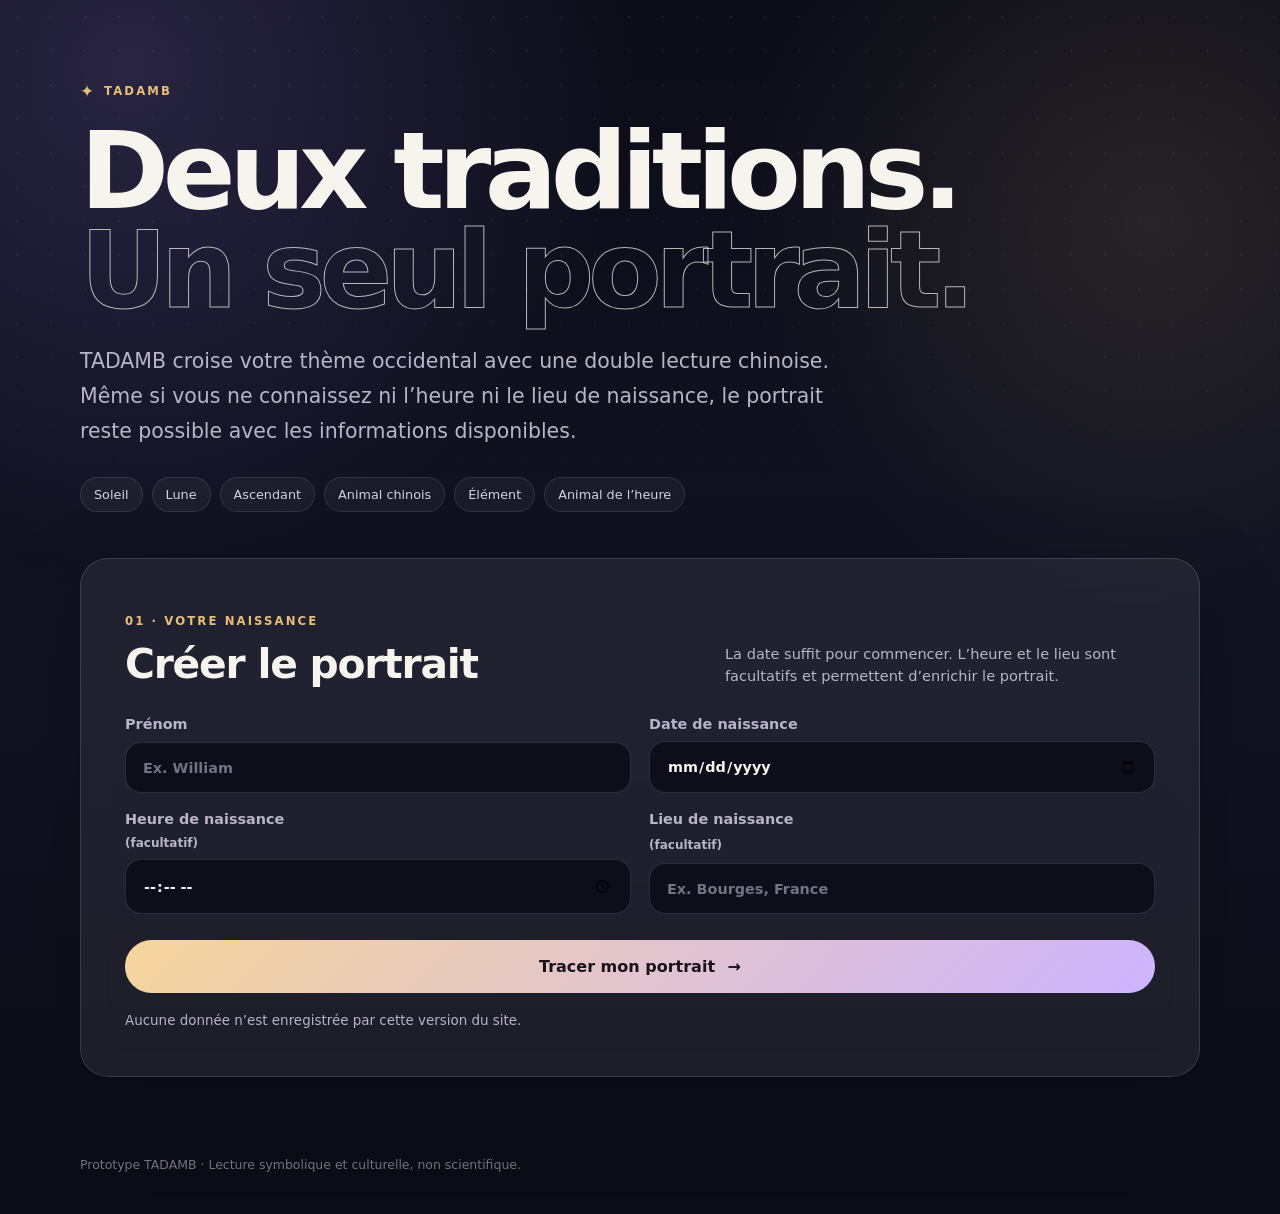
==== tadamb/index.html @ 96ea5f0b "Load detailed TADAMB report tabs" ====
<!doctype html>
<html lang="fr">
<head>
  <meta charset="utf-8" />
  <meta name="viewport" content="width=device-width,initial-scale=1" />
  <meta name="description" content="TADAMB — portrait astrologique occidental, chinois et croisé." />
  <title>TADAMB — Portrait astrologique croisé</title>
  <link rel="stylesheet" href="styles.css" />
</head>
<body>
  <main class="shell">
    <header class="hero">
      <div class="brandline"><span class="brandmark">✦</span><p class="eyebrow">TADAMB</p></div>
      <h1>Deux traditions.<br><span>Un seul portrait.</span></h1>
      <p class="lead">TADAMB croise votre thème occidental avec une double lecture chinoise. Même si vous ne connaissez ni l’heure ni le lieu de naissance, le portrait reste possible avec les informations disponibles.</p>
      <div class="chips" aria-label="Composants du portrait"><span>Soleil</span><span>Lune</span><span>Ascendant</span><span>Animal chinois</span><span>Élément</span><span>Animal de l’heure</span></div>
    </header>

    <section class="panel form-panel" aria-labelledby="birth-title">
      <div class="section-head"><div><p class="step">01 · Votre naissance</p><h2 id="birth-title">Créer le portrait</h2></div><p class="section-copy">La date suffit pour commencer. L’heure et le lieu sont facultatifs et permettent d’enrichir le portrait.</p></div>
      <form id="birth-form" class="birth-form">
        <label>Prénom<input id="firstName" name="firstName" type="text" placeholder="Ex. William" autocomplete="given-name" /></label>
        <label>Date de naissance<input id="birthDate" name="birthDate" type="date" required /></label>
        <label>Heure de naissance <small>(facultatif)</small><input id="birthTime" name="birthTime" type="time" /></label>
        <label>Lieu de naissance <small>(facultatif)</small><input id="birthPlace" name="birthPlace" type="text" placeholder="Ex. Bourges, France" /></label>
        <button id="submitButton" type="submit">Tracer mon portrait <span>→</span></button>
      </form>
      <p id="status" class="status" aria-live="polite">Aucune donnée n’est enregistrée par cette version du site.</p>
    </section>

    <section id="results" class="results hidden" aria-live="polite">
      <article class="location-card"><div><span>Niveau de précision</span><strong id="profileLevel">—</strong></div><small id="resolvedMeta">—</small></article>

      <article class="panel result-card occidental"><div class="section-head compact"><div><p class="step">02 · Occident</p><h2>Le portrait occidental</h2></div><span class="symbol">☉ ☽ ↑</span></div><div class="result-grid"><div><span>Soleil · identité</span><strong id="sunSign">—</strong></div><div><span>Lune · monde intérieur</span><strong id="moonSign">—</strong></div><div><span>Ascendant · présence</span><strong id="risingSign">—</strong></div></div><p id="westernText" class="portrait-text"></p></article>

      <article class="panel result-card chinese">
        <div class="section-head compact"><div><p class="step">03 · Chine</p><h2>La lecture chinoise</h2></div><span class="symbol">陰陽</span></div>
        <div class="result-grid"><div><span>Animal de l’année</span><strong id="yearAnimal">—</strong></div><div><span>Élément & polarité</span><strong id="yearElement">—</strong></div><div><span>Animal de l’heure</span><strong id="hourAnimal">—</strong></div></div>
        <p id="chineseText" class="portrait-text"></p>
        <div class="life-grid chinese-detail-grid">
          <article class="life-card"><span>Tempérament chinois</span><p id="chineseTemperament"></p></article>
          <article class="life-card"><span>Forces</span><p id="chineseStrengths"></p></article>
          <article class="life-card"><span>Défis</span><p id="chineseChallenges"></p></article>
          <article class="life-card"><span>Amour & relations</span><p id="chineseLove"></p></article>
          <article class="life-card"><span>Travail & projets</span><p id="chineseWork"></p></article>
          <article class="life-card"><span>Influence de l’élément</span><p id="chineseElementText"></p></article>
        </div>
      </article>

      <article class="panel result-card fusion"><div class="section-head compact"><div><p class="step">04 · Signature TADAMB</p><h2>Le portrait croisé</h2></div><span class="symbol">✦</span></div><p class="fusion-intro">TADAMB utilise uniquement les couches calculables avec les informations fournies.</p><p id="fusionText" class="portrait-text large"></p></article>

      <section class="panel life-panel" aria-labelledby="life-title"><div class="section-head compact"><div><p class="step">05 · Domaines de vie</p><h2 id="life-title">Comment ce profil peut s’exprimer</h2></div><span class="symbol">◎</span></div><p class="section-copy life-copy">Ces lectures décrivent des tendances symboliques, pas des prédictions. Elles s’adaptent au niveau de précision disponible.</p><div class="life-grid"><article class="life-card"><span>Travail</span><p id="lifeWork"></p></article><article class="life-card"><span>Amour</span><p id="lifeLove"></p></article><article class="life-card"><span>Amitiés</span><p id="lifeFriends"></p></article><article class="life-card"><span>Communication</span><p id="lifeCommunication"></p></article><article class="life-card"><span>Argent & sécurité</span><p id="lifeMoney"></p></article><article class="life-card"><span>Créativité & projets</span><p id="lifeCreativity"></p></article><article class="life-card"><span>Famille & attachement</span><p id="lifeFamily"></p></article><article class="life-card"><span>Changement & décisions</span><p id="lifeChange"></p></article><article class="life-card"><span>Points de vigilance</span><p id="lifeWatch"></p></article></div></section>

      <section class="panel keys-panel" aria-labelledby="keys-title"><div class="section-head compact"><div><p class="step">06 · Clés personnelles</p><h2 id="keys-title">Ce qui vous porte et vous fragilise</h2></div><span class="symbol">◇</span></div><p class="section-copy life-copy">Une lecture plus synthétique de vos ressources, besoins et dynamiques relationnelles.</p><div class="keys-grid"><article class="key-card"><span>Forces</span><p id="keyStrengths"></p></article><article class="key-card"><span>Fragilités</span><p id="keyFragilities"></p></article><article class="key-card"><span>Besoins profonds</span><p id="keyNeeds"></p></article><article class="key-card"><span>Ce qui vous motive</span><p id="keyMotivations"></p></article><article class="key-card"><span>Ce qui vous épuise</span><p id="keyDrains"></p></article><article class="key-card"><span>Compatibilités relationnelles</span><p id="keyCompatibility"></p></article></div></section>

      <section class="panel manual-panel" aria-labelledby="manual-title"><div class="section-head compact"><div><p class="step">07 · Votre mode d’emploi</p><h2 id="manual-title">Comment fonctionner avec vous</h2></div><span class="symbol">↗</span></div><div class="manual-grid"><article><span>Pour vous approcher</span><p id="manualApproach"></p></article><article><span>Pour vous convaincre</span><p id="manualConvince"></p></article><article><span>En cas de conflit</span><p id="manualConflict"></p></article><article><span>Quand ça va mal</span><p id="manualSupport"></p></article><article><span>Ce qui vous fait décrocher</span><p id="manualDisconnect"></p></article></div></section>

      <section class="panel compatibility-panel" aria-labelledby="compat-title"><div class="section-head compact"><div><p class="step">08 · Compatibilité des signes</p><h2 id="compat-title">Avec quels signes le courant passe le plus facilement ?</h2></div><span class="symbol">∞</span></div><p class="section-copy life-copy">Lecture basée sur le signe solaire. La compatibilité réelle dépend aussi de la Lune, de l’Ascendant, du vécu et des valeurs.</p><div class="compat-grid"><article class="compat-card strong"><span>Affinités naturelles</span><p id="compatStrong"></p></article><article class="compat-card complementary"><span>Complémentarités</span><p id="compatComplementary"></p></article><article class="compat-card demanding"><span>Relations plus exigeantes</span><p id="compatDemanding"></p></article></div></section>

      <aside class="precision"><strong>Ce que nous pouvons calculer</strong><p id="precisionWarning"></p></aside>
    </section>
  </main>
  <footer>Prototype TADAMB · Lecture symbolique et culturelle, non scientifique.</footer>
  <script type="module" src="app.js"></script>
  <script src="extras.js" defer></script>
  <script src="chinese-fix.js" defer></script>
  <script src="report.js" defer></script>
</body>
</html>
---- tadamb/styles.css ----
:root {
  --bg: #0c0d18;
  --panel: rgba(255,255,255,.065);
  --panel-strong: rgba(255,255,255,.09);
  --panel-border: rgba(255,255,255,.13);
  --text: #f7f3ed;
  --muted: #b9b4c8;
  --accent: #e7be78;
  --accent-2: #a78bfa;
  --success: #92d7b3;
  --danger: #ff9d9d;
  --radius: 28px;
}
* { box-sizing: border-box; }
html { scroll-behavior: smooth; }
body {
  margin: 0;
  min-height: 100vh;
  color: var(--text);
  background:
    radial-gradient(circle at 10% 5%, rgba(167,139,250,.18), transparent 31%),
    radial-gradient(circle at 90% 18%, rgba(231,190,120,.12), transparent 27%),
    linear-gradient(180deg, #0c0d18 0%, #111323 56%, #0b0c15 100%);
  font-family: Inter, ui-sans-serif, system-ui, -apple-system, BlinkMacSystemFont, "Segoe UI", sans-serif;
}
body::before {
  content: "";
  position: fixed;
  inset: 0;
  pointer-events: none;
  opacity: .22;
  background-image: radial-gradient(circle, rgba(255,255,255,.65) .65px, transparent .75px);
  background-size: 34px 34px;
  mask-image: linear-gradient(to bottom, black, transparent 72%);
}
.shell { width: min(1120px, calc(100% - 32px)); margin: 0 auto; padding: 72px 0 80px; position: relative; }
.hero { max-width: 900px; margin-bottom: 46px; }
.brandline { display: flex; align-items: center; gap: 10px; }
.brandmark { color: var(--accent); font-size: 1.05rem; }
.eyebrow, .step { text-transform: uppercase; letter-spacing: .18em; font-size: .73rem; color: var(--accent); font-weight: 850; }
h1 { font-size: clamp(3.1rem, 8.4vw, 7rem); line-height: .92; letter-spacing: -.06em; margin: 13px 0 24px; }
h1 span { color: transparent; -webkit-text-stroke: 1px rgba(247,243,237,.73); }
h2 { font-size: clamp(1.7rem, 4vw, 2.55rem); margin: 6px 0 0; letter-spacing: -.03em; }
.lead { color: var(--muted); font-size: clamp(1.05rem, 2vw, 1.28rem); line-height: 1.7; max-width: 760px; }
.chips { display: flex; flex-wrap: wrap; gap: 9px; margin-top: 28px; }
.chips span { border: 1px solid rgba(255,255,255,.1); background: rgba(255,255,255,.045); border-radius: 999px; padding: 9px 13px; color: #d6d1df; font-size: .8rem; }
.panel { border: 1px solid var(--panel-border); background: var(--panel); backdrop-filter: blur(18px); border-radius: var(--radius); padding: clamp(24px, 5vw, 44px); box-shadow: 0 28px 90px rgba(0,0,0,.24); }
.section-head { display: flex; justify-content: space-between; gap: 28px; align-items: flex-end; margin-bottom: 28px; }
.section-head.compact { align-items: flex-start; }
.section-copy { max-width: 430px; color: var(--muted); line-height: 1.55; margin: 0; font-size: .91rem; }
.symbol { color: rgba(231,190,120,.75); font-family: Georgia, serif; font-size: 1.5rem; letter-spacing: .08em; }
.birth-form { display: grid; grid-template-columns: repeat(2, minmax(0,1fr)); gap: 18px; }
label { display: grid; gap: 9px; color: var(--muted); font-size: .9rem; font-weight: 680; }
input { width: 100%; border: 1px solid rgba(255,255,255,.13); background: rgba(5,7,17,.65); color: var(--text); padding: 16px 17px; border-radius: 16px; font: inherit; outline: none; }
input::placeholder { color: #757185; }
input:focus { border-color: var(--accent-2); box-shadow: 0 0 0 4px rgba(167,139,250,.13); }
button { grid-column: 1 / -1; border: 0; border-radius: 999px; padding: 17px 23px; font: inherit; font-weight: 850; cursor: pointer; color: #17121c; background: linear-gradient(135deg, #f6d59b, #cdb4ff); margin-top: 8px; transition: transform .18s ease, opacity .18s ease; }
button span { margin-left: 7px; }
button:hover:not(:disabled) { transform: translateY(-2px); }
button:disabled { opacity: .55; cursor: wait; }
.status { color: var(--muted); font-size: .84rem; line-height: 1.55; margin: 18px 0 0; }
.status[data-state="success"] { color: var(--success); }
.status[data-state="error"] { color: var(--danger); }
.results { display: grid; gap: 24px; margin-top: 24px; }
.hidden { display: none; }
.location-card { display: flex; justify-content: space-between; gap: 18px; align-items: center; padding: 16px 20px; border: 1px solid rgba(255,255,255,.09); border-radius: 18px; background: rgba(255,255,255,.035); }
.location-card span { display: block; color: var(--muted); font-size: .74rem; margin-bottom: 4px; }
.location-card strong { font-size: .96rem; }
.location-card small { color: #8f8b9c; }
.result-grid { display: grid; grid-template-columns: repeat(3, minmax(0,1fr)); gap: 14px; }
.result-grid > div { padding: 19px; background: rgba(5,7,16,.47); border: 1px solid rgba(255,255,255,.09); border-radius: 18px; min-height: 98px; }
.result-grid span { display: block; color: var(--muted); font-size: .75rem; margin-bottom: 9px; }
.result-grid strong { font-size: 1.08rem; line-height: 1.35; }
.portrait-text { color: #dfdae9; font-size: 1.01rem; line-height: 1.8; margin: 26px 0 0; }
.portrait-text.large { font-size: clamp(1.08rem, 2vw, 1.22rem); }
.fusion { border-color: rgba(231,190,120,.3); background: linear-gradient(135deg, rgba(231,190,120,.075), rgba(167,139,250,.055)); }
.fusion-intro { color: var(--accent); max-width: 760px; line-height: 1.55; font-size: .95rem; }
.life-panel, .keys-panel, .manual-panel, .compatibility-panel { border-color: rgba(167,139,250,.2); }
.life-copy { max-width: 760px; margin: -10px 0 28px; }
.life-grid, .keys-grid { display: grid; grid-template-columns: repeat(3,minmax(0,1fr)); gap: 14px; }
.life-card, .key-card, .manual-grid article, .compat-card { background: rgba(5,7,16,.44); border: 1px solid rgba(255,255,255,.085); border-radius: 18px; padding: 20px; min-height: 180px; }
.life-card span, .key-card span, .manual-grid span, .compat-card span { color: var(--accent); display: block; font-size: .78rem; text-transform: uppercase; letter-spacing: .12em; font-weight: 800; margin-bottom: 12px; }
.life-card p, .key-card p, .manual-grid p, .compat-card p { margin: 0; color: #dcd7e5; line-height: 1.65; font-size: .94rem; }
.manual-grid { display: grid; grid-template-columns: repeat(5,minmax(0,1fr)); gap: 12px; }
.manual-grid article { min-height: 205px; }
.compat-grid { display: grid; grid-template-columns: repeat(3,minmax(0,1fr)); gap: 14px; }
.compat-card.strong { border-color: rgba(146,215,179,.28); }
.compat-card.complementary { border-color: rgba(231,190,120,.26); }
.compat-card.demanding { border-color: rgba(255,157,157,.2); }
.precision { border-left: 2px solid rgba(255,255,255,.13); padding: 5px 0 5px 18px; color: var(--muted); font-size: .83rem; line-height: 1.55; }
.precision strong { color: #d8d3df; }
.precision p { margin: 6px 0 0; }
footer { width: min(1120px, calc(100% - 32px)); margin: 0 auto; padding: 0 0 42px; color: #777385; font-size: .78rem; }
@media (max-width: 1050px) { .manual-grid { grid-template-columns: repeat(3,minmax(0,1fr)); } }
@media (max-width: 900px) { .life-grid, .keys-grid, .compat-grid { grid-template-columns: repeat(2,minmax(0,1fr)); } }
@media (max-width: 760px) {
  .shell { padding-top: 42px; }
  .birth-form, .result-grid, .life-grid, .keys-grid, .manual-grid, .compat-grid { grid-template-columns: 1fr; }
  button { grid-column: auto; }
  .panel { border-radius: 22px; }
  .section-head { display: grid; gap: 12px; align-items: start; }
  .section-copy { max-width: none; }
  .location-card { display: grid; }
  .life-card, .key-card, .manual-grid article, .compat-card { min-height: 0; }
  h1 span { -webkit-text-stroke-width: .8px; }
}
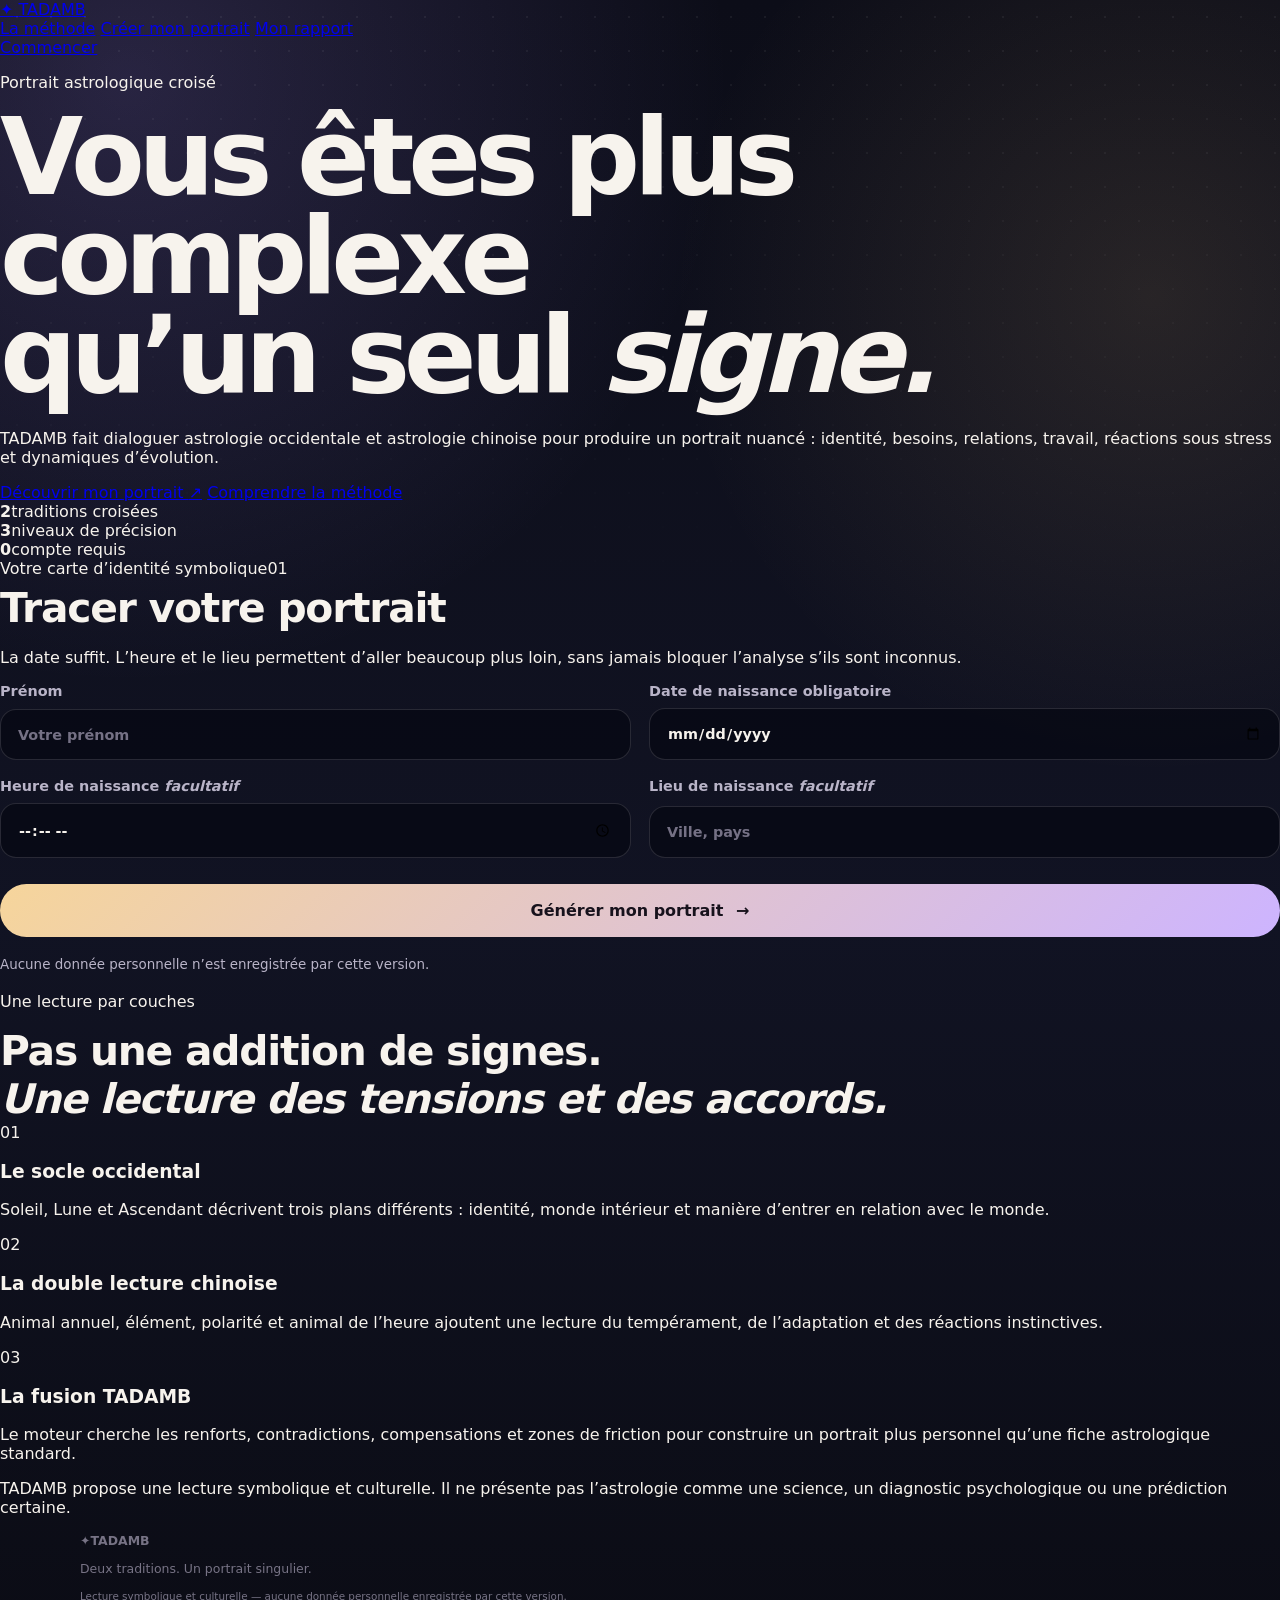
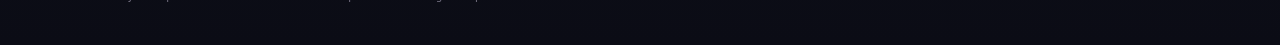
==== commit 5c955bc7: "Redesign TADAMB V3 experience and information architecture" ====
--- a/tadamb/index.html
+++ b/tadamb/index.html
@@ -3,67 +3,217 @@
 <head>
   <meta charset="utf-8" />
   <meta name="viewport" content="width=device-width,initial-scale=1" />
-  <meta name="description" content="TADAMB — portrait astrologique occidental, chinois et croisé." />
-  <title>TADAMB — Portrait astrologique croisé</title>
+  <meta name="description" content="TADAMB — un portrait astrologique croisé, occidental et chinois, conçu comme un rapport personnel premium." />
+  <meta name="theme-color" content="#0b0d16" />
+  <title>TADAMB — Deux traditions. Un portrait singulier.</title>
   <link rel="stylesheet" href="styles.css" />
 </head>
 <body>
-  <main class="shell">
-    <header class="hero">
-      <div class="brandline"><span class="brandmark">✦</span><p class="eyebrow">TADAMB</p></div>
-      <h1>Deux traditions.<br><span>Un seul portrait.</span></h1>
-      <p class="lead">TADAMB croise votre thème occidental avec une double lecture chinoise. Même si vous ne connaissez ni l’heure ni le lieu de naissance, le portrait reste possible avec les informations disponibles.</p>
-      <div class="chips" aria-label="Composants du portrait"><span>Soleil</span><span>Lune</span><span>Ascendant</span><span>Animal chinois</span><span>Élément</span><span>Animal de l’heure</span></div>
-    </header>
-
-    <section class="panel form-panel" aria-labelledby="birth-title">
-      <div class="section-head"><div><p class="step">01 · Votre naissance</p><h2 id="birth-title">Créer le portrait</h2></div><p class="section-copy">La date suffit pour commencer. L’heure et le lieu sont facultatifs et permettent d’enrichir le portrait.</p></div>
-      <form id="birth-form" class="birth-form">
-        <label>Prénom<input id="firstName" name="firstName" type="text" placeholder="Ex. William" autocomplete="given-name" /></label>
-        <label>Date de naissance<input id="birthDate" name="birthDate" type="date" required /></label>
-        <label>Heure de naissance <small>(facultatif)</small><input id="birthTime" name="birthTime" type="time" /></label>
-        <label>Lieu de naissance <small>(facultatif)</small><input id="birthPlace" name="birthPlace" type="text" placeholder="Ex. Bourges, France" /></label>
-        <button id="submitButton" type="submit">Tracer mon portrait <span>→</span></button>
-      </form>
-      <p id="status" class="status" aria-live="polite">Aucune donnée n’est enregistrée par cette version du site.</p>
+  <div class="ambient ambient-a"></div>
+  <div class="ambient ambient-b"></div>
+
+  <header class="site-header">
+    <a class="brand" href="#top" aria-label="TADAMB — accueil">
+      <span class="brand-orbit" aria-hidden="true">✦</span>
+      <span>TADAMB</span>
+    </a>
+    <nav class="site-nav" aria-label="Navigation principale">
+      <a href="#method">La méthode</a>
+      <a href="#birth-studio">Créer mon portrait</a>
+      <a href="#results" class="nav-result">Mon rapport</a>
+    </nav>
+    <a class="header-cta" href="#birth-studio">Commencer</a>
+  </header>
+
+  <main id="top">
+    <section class="hero-v3">
+      <div class="hero-copy">
+        <p class="kicker"><span></span> Portrait astrologique croisé</p>
+        <h1>Vous êtes plus complexe<br>qu’un seul <em>signe.</em></h1>
+        <p class="hero-lead">TADAMB fait dialoguer astrologie occidentale et astrologie chinoise pour produire un portrait nuancé : identité, besoins, relations, travail, réactions sous stress et dynamiques d’évolution.</p>
+        <div class="hero-actions">
+          <a href="#birth-studio" class="primary-link">Découvrir mon portrait <span>↗</span></a>
+          <a href="#method" class="text-link">Comprendre la méthode</a>
+        </div>
+        <div class="trust-row">
+          <div><strong>2</strong><span>traditions croisées</span></div>
+          <div><strong>3</strong><span>niveaux de précision</span></div>
+          <div><strong>0</strong><span>compte requis</span></div>
+        </div>
+      </div>
+
+      <aside id="birth-studio" class="birth-studio" aria-labelledby="birth-title">
+        <div class="studio-topline"><span>Votre carte d’identité symbolique</span><span class="studio-index">01</span></div>
+        <h2 id="birth-title">Tracer votre portrait</h2>
+        <p>La date suffit. L’heure et le lieu permettent d’aller beaucoup plus loin, sans jamais bloquer l’analyse s’ils sont inconnus.</p>
+        <form id="birth-form" class="birth-form">
+          <label class="field field-name"><span>Prénom</span><input id="firstName" name="firstName" type="text" placeholder="Votre prénom" autocomplete="given-name" /></label>
+          <label class="field"><span>Date de naissance <b>obligatoire</b></span><input id="birthDate" name="birthDate" type="date" required /></label>
+          <label class="field"><span>Heure de naissance <i>facultatif</i></span><input id="birthTime" name="birthTime" type="time" /></label>
+          <label class="field"><span>Lieu de naissance <i>facultatif</i></span><input id="birthPlace" name="birthPlace" type="text" placeholder="Ville, pays" /></label>
+          <button id="submitButton" type="submit">Générer mon portrait <span>→</span></button>
+        </form>
+        <div class="privacy-line"><span class="privacy-dot"></span><p id="status" class="status" aria-live="polite">Aucune donnée personnelle n’est enregistrée par cette version.</p></div>
+      </aside>
     </section>
 
+    <section id="method" class="method-section">
+      <div class="method-intro">
+        <p class="kicker"><span></span> Une lecture par couches</p>
+        <h2>Pas une addition de signes.<br><em>Une lecture des tensions et des accords.</em></h2>
+      </div>
+      <div class="method-grid">
+        <article><span class="method-no">01</span><h3>Le socle occidental</h3><p>Soleil, Lune et Ascendant décrivent trois plans différents : identité, monde intérieur et manière d’entrer en relation avec le monde.</p></article>
+        <article><span class="method-no">02</span><h3>La double lecture chinoise</h3><p>Animal annuel, élément, polarité et animal de l’heure ajoutent une lecture du tempérament, de l’adaptation et des réactions instinctives.</p></article>
+        <article><span class="method-no">03</span><h3>La fusion TADAMB</h3><p>Le moteur cherche les renforts, contradictions, compensations et zones de friction pour construire un portrait plus personnel qu’une fiche astrologique standard.</p></article>
+      </div>
+      <p class="method-note">TADAMB propose une lecture symbolique et culturelle. Il ne présente pas l’astrologie comme une science, un diagnostic psychologique ou une prédiction certaine.</p>
+    </section>
+
     <section id="results" class="results hidden" aria-live="polite">
-      <article class="location-card"><div><span>Niveau de précision</span><strong id="profileLevel">—</strong></div><small id="resolvedMeta">—</small></article>
-
-      <article class="panel result-card occidental"><div class="section-head compact"><div><p class="step">02 · Occident</p><h2>Le portrait occidental</h2></div><span class="symbol">☉ ☽ ↑</span></div><div class="result-grid"><div><span>Soleil · identité</span><strong id="sunSign">—</strong></div><div><span>Lune · monde intérieur</span><strong id="moonSign">—</strong></div><div><span>Ascendant · présence</span><strong id="risingSign">—</strong></div></div><p id="westernText" class="portrait-text"></p></article>
-
-      <article class="panel result-card chinese">
-        <div class="section-head compact"><div><p class="step">03 · Chine</p><h2>La lecture chinoise</h2></div><span class="symbol">陰陽</span></div>
-        <div class="result-grid"><div><span>Animal de l’année</span><strong id="yearAnimal">—</strong></div><div><span>Élément & polarité</span><strong id="yearElement">—</strong></div><div><span>Animal de l’heure</span><strong id="hourAnimal">—</strong></div></div>
-        <p id="chineseText" class="portrait-text"></p>
-        <div class="life-grid chinese-detail-grid">
-          <article class="life-card"><span>Tempérament chinois</span><p id="chineseTemperament"></p></article>
-          <article class="life-card"><span>Forces</span><p id="chineseStrengths"></p></article>
-          <article class="life-card"><span>Défis</span><p id="chineseChallenges"></p></article>
-          <article class="life-card"><span>Amour & relations</span><p id="chineseLove"></p></article>
-          <article class="life-card"><span>Travail & projets</span><p id="chineseWork"></p></article>
-          <article class="life-card"><span>Influence de l’élément</span><p id="chineseElementText"></p></article>
+      <div class="results-hero">
+        <div class="result-title-wrap">
+          <p class="kicker"><span></span> Votre portrait TADAMB</p>
+          <h2><span id="profileDisplayName">Votre</span> signature personnelle</h2>
+          <p id="resultIntro">Un portrait construit à partir des informations réellement disponibles.</p>
+        </div>
+        <div class="precision-card location-card">
+          <span>Niveau de précision</span>
+          <strong id="profileLevel">—</strong>
+          <small id="resolvedMeta">—</small>
+        </div>
+      </div>
+
+      <nav class="result-nav" aria-label="Navigation du portrait">
+        <a href="#overview">Vue d’ensemble</a>
+        <a href="#western">Occident</a>
+        <a href="#china">Chine</a>
+        <a href="#fusion">Fusion</a>
+        <a href="#deep-dive">Rapport détaillé</a>
+      </nav>
+
+      <section id="overview" class="overview-stage">
+        <div class="overview-copy">
+          <p class="section-label">Votre architecture</p>
+          <h3>Six repères.<br><em>Une seule lecture.</em></h3>
+          <p>Les cartes ci-contre ne sont pas six étiquettes. Elles sont les couches utilisées par TADAMB pour construire la synthèse qui suit.</p>
+        </div>
+        <div class="signature-grid result-grid">
+          <div class="signature-card"><span>Soleil</span><strong id="sunSign">—</strong><small>Identité, volonté, direction</small></div>
+          <div class="signature-card"><span>Lune</span><strong id="moonSign">—</strong><small>Besoin émotionnel, intimité</small></div>
+          <div class="signature-card"><span>Ascendant</span><strong id="risingSign">—</strong><small>Présence, première impression</small></div>
+          <div class="signature-card chinese-signature"><span>Animal annuel</span><strong id="yearAnimal">—</strong><small>Tempérament chinois</small></div>
+          <div class="signature-card chinese-signature"><span>Élément & polarité</span><strong id="yearElement">—</strong><small>Coloration du cycle</small></div>
+          <div class="signature-card chinese-signature"><span>Animal de l’heure</span><strong id="hourAnimal">—</strong><small>Réaction instinctive</small></div>
+        </div>
+      </section>
+
+      <div class="dual-reading">
+        <article id="western" class="reading-panel occidental">
+          <div class="reading-heading"><div><span class="section-label">Lecture occidentale</span><h3>Ce que vous montrez.<br>Ce que vous ressentez.</h3></div><span class="reading-glyph">☉ ☽ ↑</span></div>
+          <p id="westernText" class="portrait-text"></p>
+          <div class="reading-foot"><span>Soleil</span><span>Lune</span><span>Ascendant</span></div>
+        </article>
+
+        <article id="china" class="reading-panel chinese">
+          <div class="reading-heading"><div><span class="section-label">Lecture chinoise</span><h3>Votre manière d’agir,<br>de vous adapter, de réagir.</h3></div><span class="reading-glyph">陰陽</span></div>
+          <p id="chineseText" class="portrait-text"></p>
+          <div class="chinese-detail-grid">
+            <article class="micro-card"><span>Tempérament</span><p id="chineseTemperament"></p></article>
+            <article class="micro-card"><span>Forces</span><p id="chineseStrengths"></p></article>
+            <article class="micro-card"><span>Défis</span><p id="chineseChallenges"></p></article>
+            <article class="micro-card"><span>Amour & relations</span><p id="chineseLove"></p></article>
+            <article class="micro-card"><span>Travail & projets</span><p id="chineseWork"></p></article>
+            <article class="micro-card"><span>Influence de l’élément</span><p id="chineseElementText"></p></article>
+          </div>
+        </article>
+      </div>
+
+      <article id="fusion" class="fusion result-card">
+        <div class="fusion-mark">✦</div>
+        <div class="fusion-body">
+          <span class="section-label">La signature TADAMB</span>
+          <h3>Quand vos deux astrologies<br><em>se répondent.</em></h3>
+          <p class="fusion-intro">Ici, TADAMB cesse d’additionner des traits et cherche ce qui se renforce, se compense ou se contredit.</p>
+          <p id="fusionText" class="portrait-text large"></p>
         </div>
       </article>
 
-      <article class="panel result-card fusion"><div class="section-head compact"><div><p class="step">04 · Signature TADAMB</p><h2>Le portrait croisé</h2></div><span class="symbol">✦</span></div><p class="fusion-intro">TADAMB utilise uniquement les couches calculables avec les informations fournies.</p><p id="fusionText" class="portrait-text large"></p></article>
-
-      <section class="panel life-panel" aria-labelledby="life-title"><div class="section-head compact"><div><p class="step">05 · Domaines de vie</p><h2 id="life-title">Comment ce profil peut s’exprimer</h2></div><span class="symbol">◎</span></div><p class="section-copy life-copy">Ces lectures décrivent des tendances symboliques, pas des prédictions. Elles s’adaptent au niveau de précision disponible.</p><div class="life-grid"><article class="life-card"><span>Travail</span><p id="lifeWork"></p></article><article class="life-card"><span>Amour</span><p id="lifeLove"></p></article><article class="life-card"><span>Amitiés</span><p id="lifeFriends"></p></article><article class="life-card"><span>Communication</span><p id="lifeCommunication"></p></article><article class="life-card"><span>Argent & sécurité</span><p id="lifeMoney"></p></article><article class="life-card"><span>Créativité & projets</span><p id="lifeCreativity"></p></article><article class="life-card"><span>Famille & attachement</span><p id="lifeFamily"></p></article><article class="life-card"><span>Changement & décisions</span><p id="lifeChange"></p></article><article class="life-card"><span>Points de vigilance</span><p id="lifeWatch"></p></article></div></section>
-
-      <section class="panel keys-panel" aria-labelledby="keys-title"><div class="section-head compact"><div><p class="step">06 · Clés personnelles</p><h2 id="keys-title">Ce qui vous porte et vous fragilise</h2></div><span class="symbol">◇</span></div><p class="section-copy life-copy">Une lecture plus synthétique de vos ressources, besoins et dynamiques relationnelles.</p><div class="keys-grid"><article class="key-card"><span>Forces</span><p id="keyStrengths"></p></article><article class="key-card"><span>Fragilités</span><p id="keyFragilities"></p></article><article class="key-card"><span>Besoins profonds</span><p id="keyNeeds"></p></article><article class="key-card"><span>Ce qui vous motive</span><p id="keyMotivations"></p></article><article class="key-card"><span>Ce qui vous épuise</span><p id="keyDrains"></p></article><article class="key-card"><span>Compatibilités relationnelles</span><p id="keyCompatibility"></p></article></div></section>
-
-      <section class="panel manual-panel" aria-labelledby="manual-title"><div class="section-head compact"><div><p class="step">07 · Votre mode d’emploi</p><h2 id="manual-title">Comment fonctionner avec vous</h2></div><span class="symbol">↗</span></div><div class="manual-grid"><article><span>Pour vous approcher</span><p id="manualApproach"></p></article><article><span>Pour vous convaincre</span><p id="manualConvince"></p></article><article><span>En cas de conflit</span><p id="manualConflict"></p></article><article><span>Quand ça va mal</span><p id="manualSupport"></p></article><article><span>Ce qui vous fait décrocher</span><p id="manualDisconnect"></p></article></div></section>
-
-      <section class="panel compatibility-panel" aria-labelledby="compat-title"><div class="section-head compact"><div><p class="step">08 · Compatibilité des signes</p><h2 id="compat-title">Avec quels signes le courant passe le plus facilement ?</h2></div><span class="symbol">∞</span></div><p class="section-copy life-copy">Lecture basée sur le signe solaire. La compatibilité réelle dépend aussi de la Lune, de l’Ascendant, du vécu et des valeurs.</p><div class="compat-grid"><article class="compat-card strong"><span>Affinités naturelles</span><p id="compatStrong"></p></article><article class="compat-card complementary"><span>Complémentarités</span><p id="compatComplementary"></p></article><article class="compat-card demanding"><span>Relations plus exigeantes</span><p id="compatDemanding"></p></article></div></section>
-
-      <aside class="precision"><strong>Ce que nous pouvons calculer</strong><p id="precisionWarning"></p></aside>
+      <div id="deep-dive" class="deep-dive-marker">
+        <div><span class="section-label">Approfondir</span><h3>Votre rapport complet</h3></div>
+        <p>Les sections suivantes développent votre profil dans la vie réelle. Le rapport éditorial détaillé apparaît en premier, puis les grilles pratiques.</p>
+      </div>
+
+      <details class="deep-section life-panel" open>
+        <summary><div><span class="section-label">Domaines de vie</span><h3 id="life-title">Comment ce profil peut s’exprimer</h3></div><span class="summary-plus">+</span></summary>
+        <div class="deep-inner">
+          <p class="section-copy life-copy">Travail, relations, créativité et sécurité : des tendances symboliques traduites en situations concrètes.</p>
+          <div class="life-grid">
+            <article class="life-card"><span>Travail</span><p id="lifeWork"></p></article>
+            <article class="life-card"><span>Amour</span><p id="lifeLove"></p></article>
+            <article class="life-card"><span>Amitiés</span><p id="lifeFriends"></p></article>
+            <article class="life-card"><span>Communication</span><p id="lifeCommunication"></p></article>
+            <article class="life-card"><span>Argent & sécurité</span><p id="lifeMoney"></p></article>
+            <article class="life-card"><span>Créativité & projets</span><p id="lifeCreativity"></p></article>
+            <article class="life-card"><span>Famille & attachement</span><p id="lifeFamily"></p></article>
+            <article class="life-card"><span>Changement & décisions</span><p id="lifeChange"></p></article>
+            <article class="life-card"><span>Points de vigilance</span><p id="lifeWatch"></p></article>
+          </div>
+        </div>
+      </details>
+
+      <details class="deep-section keys-panel">
+        <summary><div><span class="section-label">Clés personnelles</span><h3 id="keys-title">Ce qui vous porte et vous fragilise</h3></div><span class="summary-plus">+</span></summary>
+        <div class="deep-inner"><div class="keys-grid">
+          <article class="key-card"><span>Forces</span><p id="keyStrengths"></p></article>
+          <article class="key-card"><span>Fragilités</span><p id="keyFragilities"></p></article>
+          <article class="key-card"><span>Besoins profonds</span><p id="keyNeeds"></p></article>
+          <article class="key-card"><span>Ce qui vous motive</span><p id="keyMotivations"></p></article>
+          <article class="key-card"><span>Ce qui vous épuise</span><p id="keyDrains"></p></article>
+          <article class="key-card"><span>Compatibilités relationnelles</span><p id="keyCompatibility"></p></article>
+        </div></div>
+      </details>
+
+      <details class="deep-section manual-panel">
+        <summary><div><span class="section-label">Votre mode d’emploi</span><h3 id="manual-title">Comment fonctionner avec vous</h3></div><span class="summary-plus">+</span></summary>
+        <div class="deep-inner"><div class="manual-grid">
+          <article><span>Pour vous approcher</span><p id="manualApproach"></p></article>
+          <article><span>Pour vous convaincre</span><p id="manualConvince"></p></article>
+          <article><span>En cas de conflit</span><p id="manualConflict"></p></article>
+          <article><span>Quand ça va mal</span><p id="manualSupport"></p></article>
+          <article><span>Ce qui vous fait décrocher</span><p id="manualDisconnect"></p></article>
+        </div></div>
+      </details>
+
+      <details class="deep-section compatibility-panel">
+        <summary><div><span class="section-label">Compatibilité des signes</span><h3 id="compat-title">Les relations qui coulent… et celles qui travaillent</h3></div><span class="summary-plus">+</span></summary>
+        <div class="deep-inner">
+          <p class="section-copy life-copy">La compatibilité solaire est une première grille, jamais un verdict. La Lune, l’Ascendant, le vécu et les valeurs restent déterminants.</p>
+          <div class="compat-grid">
+            <article class="compat-card strong"><span>Affinités naturelles</span><p id="compatStrong"></p></article>
+            <article class="compat-card complementary"><span>Complémentarités</span><p id="compatComplementary"></p></article>
+            <article class="compat-card demanding"><span>Relations plus exigeantes</span><p id="compatDemanding"></p></article>
+          </div>
+        </div>
+      </details>
+
+      <aside class="precision"><strong>Transparence de calcul</strong><p id="precisionWarning"></p></aside>
     </section>
   </main>
-  <footer>Prototype TADAMB · Lecture symbolique et culturelle, non scientifique.</footer>
+
+  <footer class="site-footer">
+    <div><span class="brand-orbit">✦</span><strong>TADAMB</strong></div>
+    <p>Deux traditions. Un portrait singulier.</p>
+    <small>Lecture symbolique et culturelle — aucune donnée personnelle enregistrée par cette version.</small>
+  </footer>
+
   <script type="module" src="app.js"></script>
   <script src="extras.js" defer></script>
   <script src="chinese-fix.js" defer></script>
   <script src="report.js" defer></script>
+  <script src="report-editorial.js" defer></script>
+  <script src="personalization.js" defer></script>
+  <script src="export-pdf.js" defer></script>
+  <script src="v3-interactions.js" defer></script>
 </body>
 </html>
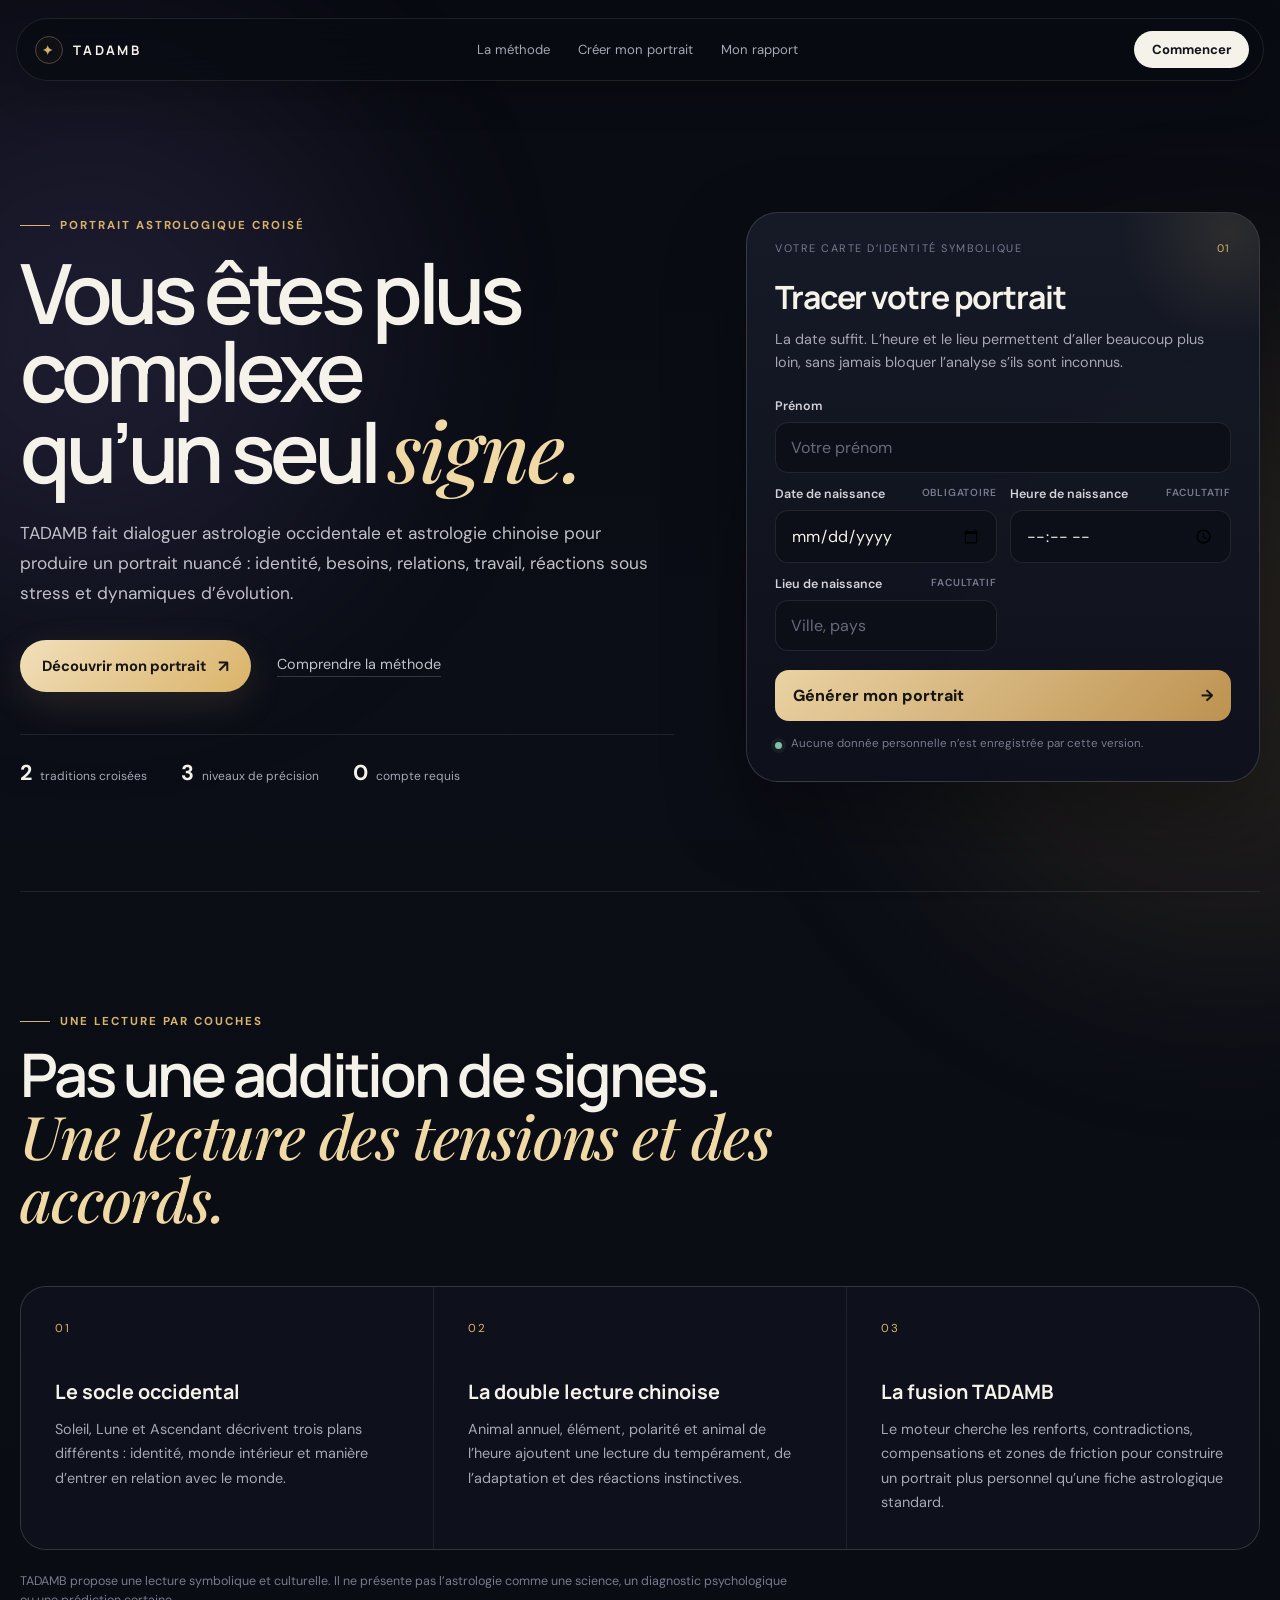
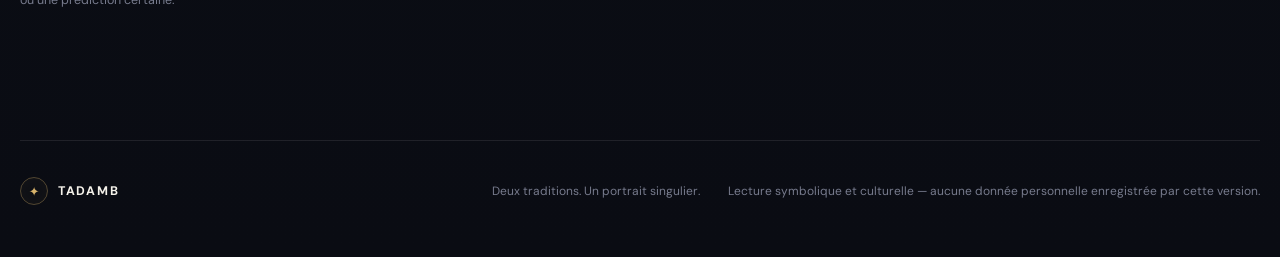
==== commit 80eacba3: "Load observer guard before detailed report scripts" ====
--- a/tadamb/index.html
+++ b/tadamb/index.html
@@ -210,6 +210,7 @@
   <script type="module" src="app.js"></script>
   <script src="extras.js" defer></script>
   <script src="chinese-fix.js" defer></script>
+  <script src="mutation-guard.js" defer></script>
   <script src="report.js" defer></script>
   <script src="report-editorial.js" defer></script>
   <script src="personalization.js" defer></script>
--- a/tadamb/styles.css
+++ b/tadamb/styles.css
@@ -1,106 +1,135 @@
-:root {
-  --bg: #0c0d18;
-  --panel: rgba(255,255,255,.065);
-  --panel-strong: rgba(255,255,255,.09);
-  --panel-border: rgba(255,255,255,.13);
-  --text: #f7f3ed;
-  --muted: #b9b4c8;
-  --accent: #e7be78;
-  --accent-2: #a78bfa;
-  --success: #92d7b3;
-  --danger: #ff9d9d;
-  --radius: 28px;
+@import url('https://fonts.googleapis.com/css2?family=DM+Sans:wght@400;500;600;700&family=Manrope:wght@400;500;600;700&family=Playfair+Display:ital,wght@1,500;1,600&display=swap');
+
+:root{
+  --bg:#090b12;
+  --bg-soft:#0e111b;
+  --surface:#121621;
+  --surface-2:#161b28;
+  --surface-3:#1a2030;
+  --line:rgba(255,255,255,.09);
+  --line-strong:rgba(255,255,255,.15);
+  --text:#f5f2ea;
+  --muted:#a7a7b5;
+  --muted-2:#777b8d;
+  --gold:#d8b36b;
+  --gold-soft:#f0d9a5;
+  --violet:#8f7bd8;
+  --jade:#80bfa9;
+  --rose:#c99090;
+  --radius-xl:34px;
+  --radius-lg:26px;
+  --radius-md:18px;
+  --shadow:0 30px 80px rgba(0,0,0,.34);
 }
-* { box-sizing: border-box; }
-html { scroll-behavior: smooth; }
-body {
-  margin: 0;
-  min-height: 100vh;
-  color: var(--text);
-  background:
-    radial-gradient(circle at 10% 5%, rgba(167,139,250,.18), transparent 31%),
-    radial-gradient(circle at 90% 18%, rgba(231,190,120,.12), transparent 27%),
-    linear-gradient(180deg, #0c0d18 0%, #111323 56%, #0b0c15 100%);
-  font-family: Inter, ui-sans-serif, system-ui, -apple-system, BlinkMacSystemFont, "Segoe UI", sans-serif;
+
+*{box-sizing:border-box}
+html{scroll-behavior:smooth;scroll-padding-top:96px}
+body{margin:0;min-height:100vh;background:linear-gradient(180deg,#090b12 0%,#0b0e16 35%,#0a0c13 100%);color:var(--text);font-family:'DM Sans',system-ui,sans-serif;overflow-x:hidden}
+a{color:inherit;text-decoration:none}
+button,input{font:inherit}
+::selection{background:rgba(216,179,107,.28);color:#fff}
+
+.ambient{position:fixed;pointer-events:none;filter:blur(120px);opacity:.15;z-index:-1;border-radius:50%}
+.ambient-a{width:540px;height:540px;left:-180px;top:60px;background:#8d76d0}
+.ambient-b{width:620px;height:620px;right:-260px;top:320px;background:#b18b4f}
+body::before{content:"";position:fixed;inset:0;z-index:-2;pointer-events:none;background-image:radial-gradient(circle,rgba(255,255,255,.22) .55px,transparent .7px);background-size:44px 44px;mask-image:linear-gradient(to bottom,#000 0,transparent 70%);opacity:.22}
+
+.site-header{position:sticky;top:0;z-index:50;width:min(1320px,calc(100% - 32px));margin:18px auto 0;padding:12px 14px 12px 18px;display:flex;align-items:center;justify-content:space-between;border:1px solid var(--line);background:rgba(9,11,18,.74);backdrop-filter:blur(22px);border-radius:999px;box-shadow:0 10px 40px rgba(0,0,0,.2)}
+.brand{display:flex;align-items:center;gap:10px;font-family:'Manrope',sans-serif;font-weight:700;letter-spacing:.18em;font-size:.82rem}
+.brand-orbit{display:grid;place-items:center;width:28px;height:28px;border:1px solid rgba(216,179,107,.35);border-radius:50%;color:var(--gold);font-size:.8rem;box-shadow:inset 0 0 20px rgba(216,179,107,.06)}
+.site-nav{display:flex;align-items:center;gap:28px;color:var(--muted);font-size:.82rem}
+.site-nav a{transition:color .2s ease}
+.site-nav a:hover{color:var(--text)}
+.header-cta{padding:10px 18px;border-radius:999px;background:var(--text);color:#12141c;font-weight:700;font-size:.82rem}
+
+main{width:min(1240px,calc(100% - 40px));margin:0 auto}
+.hero-v3{min-height:calc(100vh - 90px);display:grid;grid-template-columns:1.12fr .88fr;align-items:center;gap:72px;padding:92px 0 70px}
+.hero-copy{max-width:720px}
+.kicker,.section-label{display:flex;align-items:center;gap:10px;text-transform:uppercase;letter-spacing:.17em;color:var(--gold);font-size:.72rem;font-weight:700}
+.kicker>span{width:30px;height:1px;background:var(--gold)}
+.hero-copy h1{font-family:'Manrope',sans-serif;font-size:clamp(3.8rem,6.5vw,7.4rem);letter-spacing:-.065em;line-height:.94;margin:20px 0 28px;font-weight:600}
+.hero-copy h1 em,.method-intro h2 em,.overview-copy h3 em,.fusion h3 em{font-family:'Playfair Display',serif;font-weight:500;color:var(--gold-soft);letter-spacing:-.02em}
+.hero-lead{max-width:650px;color:#c2c1ca;line-height:1.75;font-size:1.08rem;margin:0 0 32px}
+.hero-actions{display:flex;align-items:center;gap:26px;margin-bottom:42px}
+.primary-link{display:inline-flex;align-items:center;gap:12px;padding:15px 22px;background:linear-gradient(135deg,#f2dfba,#d9b369);color:#171612;border-radius:999px;font-weight:700;font-size:.92rem;box-shadow:0 12px 38px rgba(216,179,107,.13)}
+.primary-link span{font-size:1.05rem}
+.text-link{color:#c3c2cb;font-size:.9rem;border-bottom:1px solid rgba(255,255,255,.18);padding-bottom:3px}
+.trust-row{display:flex;gap:34px;padding-top:24px;border-top:1px solid var(--line)}
+.trust-row div{display:flex;align-items:baseline;gap:8px}.trust-row strong{font-size:1.35rem}.trust-row span{color:var(--muted);font-size:.75rem}
+
+.birth-studio{position:relative;border:1px solid var(--line-strong);background:linear-gradient(180deg,rgba(22,27,40,.96),rgba(14,17,27,.96));border-radius:32px;padding:28px;box-shadow:var(--shadow);overflow:hidden}
+.birth-studio::after{content:"";position:absolute;width:220px;height:220px;right:-80px;top:-90px;background:radial-gradient(circle,rgba(216,179,107,.12),transparent 70%);pointer-events:none}
+.studio-topline{display:flex;justify-content:space-between;align-items:center;color:var(--muted-2);text-transform:uppercase;letter-spacing:.14em;font-size:.68rem;margin-bottom:20px}
+.studio-index{color:var(--gold)}
+.birth-studio h2{font-family:'Manrope',sans-serif;font-size:2rem;letter-spacing:-.035em;margin:0 0 9px}
+.birth-studio>p{color:var(--muted);line-height:1.6;font-size:.9rem;margin:0 0 24px}
+.birth-form{display:grid;grid-template-columns:1fr 1fr;gap:13px}
+.field{display:grid;gap:8px}.field-name{grid-column:1/-1}.field span{display:flex;justify-content:space-between;color:#d4d2d9;font-size:.78rem;font-weight:600}.field span b,.field span i{font-size:.64rem;text-transform:uppercase;letter-spacing:.08em;font-style:normal;color:var(--muted-2);font-weight:600}
+.field input{width:100%;border:1px solid var(--line);background:#0c0f18;color:var(--text);padding:14px 15px;border-radius:13px;outline:none;transition:.2s ease}.field input:focus{border-color:rgba(216,179,107,.55);box-shadow:0 0 0 4px rgba(216,179,107,.07)}.field input::placeholder{color:#666b7c}
+.birth-form button{grid-column:1/-1;margin-top:6px;border:0;border-radius:14px;padding:15px 18px;background:linear-gradient(135deg,#ead2a3,#bd9250);color:#16140f;font-weight:800;cursor:pointer;display:flex;justify-content:space-between;align-items:center;transition:transform .2s ease,filter .2s ease}.birth-form button:hover:not(:disabled){transform:translateY(-1px);filter:brightness(1.04)}.birth-form button:disabled{opacity:.55;cursor:wait}
+.privacy-line{display:flex;align-items:flex-start;gap:9px;margin-top:15px}.privacy-dot{width:7px;height:7px;border-radius:50%;background:var(--jade);margin-top:6px;box-shadow:0 0 0 4px rgba(128,191,169,.08)}.status{margin:0;color:var(--muted-2);font-size:.72rem;line-height:1.45}.status[data-state="success"]{color:var(--jade)}.status[data-state="error"]{color:#e99b9b}
+
+.method-section{padding:110px 0 130px;border-top:1px solid var(--line)}
+.method-intro{max-width:760px;margin-bottom:54px}.method-intro h2{font-family:'Manrope',sans-serif;font-size:clamp(2.4rem,4.7vw,4.9rem);line-height:1.02;letter-spacing:-.05em;margin:15px 0 0;font-weight:600}
+.method-grid{display:grid;grid-template-columns:repeat(3,1fr);gap:1px;background:var(--line);border:1px solid var(--line);border-radius:26px;overflow:hidden}.method-grid article{background:var(--bg-soft);padding:34px;min-height:250px}.method-no{display:block;color:var(--gold);font-size:.72rem;letter-spacing:.16em;margin-bottom:42px}.method-grid h3{font-family:'Manrope';font-size:1.24rem;margin:0 0 12px}.method-grid p{color:var(--muted);font-size:.9rem;line-height:1.7;margin:0}.method-note{color:var(--muted-2);font-size:.78rem;max-width:780px;margin:22px 0 0;line-height:1.55}
+
+.results{display:grid;gap:28px;padding:40px 0 120px}.hidden{display:none!important}
+.results-hero{display:flex;justify-content:space-between;gap:30px;align-items:end;padding:52px 0 18px}.result-title-wrap h2{font-family:'Manrope';font-size:clamp(2.8rem,5vw,5rem);letter-spacing:-.055em;line-height:1;margin:14px 0}.result-title-wrap h2 span{color:var(--gold-soft)}#resultIntro{color:var(--muted);margin:0;max-width:600px}
+.precision-card{min-width:300px;padding:18px 20px;border:1px solid var(--line);border-radius:18px;background:rgba(255,255,255,.025)}.precision-card span{display:block;color:var(--muted-2);font-size:.68rem;text-transform:uppercase;letter-spacing:.12em}.precision-card strong{display:block;margin:5px 0 4px;font-size:1rem}.precision-card small{color:var(--muted);line-height:1.4}
+
+.result-nav{position:sticky;top:86px;z-index:30;display:flex;gap:7px;overflow-x:auto;padding:8px;border:1px solid var(--line);background:rgba(9,11,18,.78);backdrop-filter:blur(18px);border-radius:999px;scrollbar-width:none}.result-nav::-webkit-scrollbar{display:none}.result-nav a{white-space:nowrap;padding:9px 15px;border-radius:999px;color:var(--muted);font-size:.76rem;font-weight:600;transition:.2s}.result-nav a:hover,.result-nav a.active{background:rgba(255,255,255,.07);color:var(--text)}
+
+.overview-stage{display:grid;grid-template-columns:.72fr 1.28fr;gap:26px;align-items:stretch;border:1px solid var(--line);border-radius:var(--radius-xl);padding:26px;background:linear-gradient(135deg,rgba(255,255,255,.026),rgba(255,255,255,.01))}.overview-copy{padding:22px}.overview-copy h3,.fusion h3,.deep-dive-marker h3{font-family:'Manrope';font-size:clamp(2rem,3.4vw,3.6rem);letter-spacing:-.05em;line-height:1.02;margin:14px 0 20px}.overview-copy>p:last-child{color:var(--muted);line-height:1.7;font-size:.92rem;max-width:420px}
+.signature-grid{display:grid;grid-template-columns:repeat(3,1fr);gap:10px}.signature-card{display:flex;flex-direction:column;justify-content:space-between;min-height:150px;border:1px solid var(--line);background:#0f131d;border-radius:19px;padding:18px}.signature-card>span{color:var(--muted-2);font-size:.68rem;text-transform:uppercase;letter-spacing:.12em}.signature-card strong{font-family:'Manrope';font-size:1.1rem;line-height:1.28;margin:18px 0 8px}.signature-card small{color:var(--muted-2);font-size:.69rem}.signature-card.chinese-signature{background:linear-gradient(145deg,#11151f,#151521);border-color:rgba(143,123,216,.18)}
+
+.dual-reading{display:grid;grid-template-columns:1fr 1fr;gap:20px}.reading-panel{border:1px solid var(--line);background:var(--surface);border-radius:var(--radius-xl);padding:34px;min-width:0}.reading-panel.chinese{background:linear-gradient(160deg,#121620,#15131c)}.reading-heading{display:flex;justify-content:space-between;gap:20px;align-items:flex-start;padding-bottom:22px;border-bottom:1px solid var(--line)}.reading-heading h3{font-family:'Manrope';font-size:1.7rem;line-height:1.12;letter-spacing:-.035em;margin:8px 0 0}.reading-glyph{color:rgba(216,179,107,.64);font-family:serif;font-size:1.4rem}.portrait-text{color:#d5d3dc;font-size:.98rem;line-height:1.84;margin:24px 0 0}.reading-foot{display:flex;gap:7px;flex-wrap:wrap;margin-top:26px}.reading-foot span{padding:6px 9px;border:1px solid var(--line);border-radius:999px;color:var(--muted-2);font-size:.67rem}.chinese-detail-grid{display:grid;grid-template-columns:1fr 1fr;gap:8px;margin-top:24px}.micro-card{border:1px solid var(--line);background:rgba(255,255,255,.018);border-radius:14px;padding:15px}.micro-card>span{display:block;color:var(--gold);font-size:.65rem;text-transform:uppercase;letter-spacing:.1em;margin-bottom:7px}.micro-card p{color:var(--muted);font-size:.76rem;line-height:1.55;margin:0}
+
+.fusion{display:grid;grid-template-columns:120px 1fr;gap:28px;align-items:start;border:1px solid rgba(216,179,107,.25);background:linear-gradient(135deg,rgba(216,179,107,.075),rgba(143,123,216,.045));border-radius:var(--radius-xl);padding:42px;position:relative;overflow:hidden}.fusion::after{content:"";position:absolute;right:-80px;bottom:-160px;width:400px;height:400px;border-radius:50%;border:1px solid rgba(216,179,107,.09);box-shadow:0 0 0 60px rgba(216,179,107,.018),0 0 0 120px rgba(216,179,107,.012)}.fusion-mark{position:relative;z-index:1;width:88px;height:88px;border-radius:50%;display:grid;place-items:center;border:1px solid rgba(216,179,107,.35);color:var(--gold);font-size:1.8rem;box-shadow:inset 0 0 40px rgba(216,179,107,.08)}.fusion-body{position:relative;z-index:1}.fusion h3{margin-top:10px}.fusion-intro{color:var(--gold-soft);font-size:.92rem;line-height:1.6;max-width:760px}.portrait-text.large{font-size:1.08rem;line-height:1.9;max-width:900px}
+
+.deep-dive-marker{display:flex;justify-content:space-between;gap:40px;align-items:end;padding:64px 8px 16px}.deep-dive-marker h3{margin-bottom:0}.deep-dive-marker>p{max-width:500px;color:var(--muted);font-size:.9rem;line-height:1.65;margin:0}
+
+.deep-section{border:1px solid var(--line);background:rgba(255,255,255,.02);border-radius:22px;overflow:hidden}.deep-section summary{list-style:none;cursor:pointer;padding:24px 28px;display:flex;justify-content:space-between;gap:20px;align-items:center}.deep-section summary::-webkit-details-marker{display:none}.deep-section summary h3{font-family:'Manrope';font-size:1.5rem;margin:6px 0 0;letter-spacing:-.025em}.summary-plus{display:grid;place-items:center;width:34px;height:34px;border:1px solid var(--line);border-radius:50%;color:var(--gold);font-size:1.15rem;transition:transform .25s}.deep-section[open] .summary-plus{transform:rotate(45deg)}.deep-inner{padding:4px 28px 28px;border-top:1px solid var(--line)}.section-copy{color:var(--muted);line-height:1.65;font-size:.86rem}.life-copy{max-width:780px;margin:18px 0 22px}
+.life-grid,.keys-grid{display:grid;grid-template-columns:repeat(3,1fr);gap:10px}.life-card,.key-card,.manual-grid article,.compat-card{border:1px solid var(--line);background:#0f131d;border-radius:16px;padding:18px;min-height:160px}.life-card span,.key-card span,.manual-grid span,.compat-card span{display:block;color:var(--gold);font-size:.67rem;text-transform:uppercase;letter-spacing:.1em;font-weight:700;margin-bottom:9px}.life-card p,.key-card p,.manual-grid p,.compat-card p{color:#c7c5cf;font-size:.82rem;line-height:1.62;margin:0}.manual-grid{display:grid;grid-template-columns:repeat(5,1fr);gap:9px}.compat-grid{display:grid;grid-template-columns:repeat(3,1fr);gap:10px}.compat-card.strong{border-color:rgba(128,191,169,.24)}.compat-card.complementary{border-color:rgba(216,179,107,.24)}.compat-card.demanding{border-color:rgba(201,144,144,.2)}
+.precision{margin-top:4px;padding:18px 20px;border-left:2px solid rgba(216,179,107,.55);background:rgba(216,179,107,.035);color:var(--muted);font-size:.78rem;line-height:1.55;border-radius:0 14px 14px 0}.precision strong{display:block;color:#ddd7ca;margin-bottom:5px}.precision p{margin:0}
+
+/* Dynamic detailed report: override legacy injected styles */
+#detailedReport{border:1px solid rgba(216,179,107,.24)!important;background:linear-gradient(145deg,rgba(216,179,107,.045),rgba(143,123,216,.025))!important;border-radius:var(--radius-xl)!important;padding:36px!important;box-shadow:none!important}
+#detailedReport .section-head{display:flex;justify-content:space-between;align-items:flex-start;gap:24px;margin-bottom:22px}
+#detailedReport .step{display:block;color:var(--gold);text-transform:uppercase;letter-spacing:.14em;font-size:.68rem;font-weight:700}
+#detailedReport h2{font-family:'Manrope';font-size:2.1rem;letter-spacing:-.04em;margin:8px 0 0}
+#detailedReport .symbol{color:var(--gold);font-size:1.4rem}
+#detailedReport .report-tabs{display:flex;gap:7px;overflow-x:auto;padding:4px 0 14px!important;margin:0 0 20px!important;scrollbar-width:none}#detailedReport .report-tabs::-webkit-scrollbar{display:none}
+#detailedReport .report-tab{flex:0 0 auto!important;border:1px solid var(--line)!important;background:#0f131d!important;color:var(--muted)!important;border-radius:999px!important;padding:9px 13px!important;font-size:.73rem!important;font-weight:700!important;box-shadow:none!important;margin:0!important;width:auto!important}
+#detailedReport .report-tab.active{background:var(--text)!important;color:#11131a!important;border-color:transparent!important}
+#detailedReport .report-content{background:#0e121b!important;border:1px solid var(--line)!important;border-radius:20px!important;padding:30px!important}
+#detailedReport .report-pane h3{color:var(--gold-soft)!important;font-family:'Manrope';font-size:1.1rem!important;margin:28px 0 8px!important}
+#detailedReport .report-pane p{color:#d2d0d8!important;line-height:1.82!important;font-size:.94rem!important;max-width:900px!important}
+#detailedReport .report-note,#detailedReport .editorial-callout{border-left:2px solid rgba(216,179,107,.5)!important;background:rgba(216,179,107,.05)!important;color:var(--muted)!important;border-radius:0 12px 12px 0!important}
+#detailedReport .editorial-block{border-top:1px solid var(--line)!important}.pdf-export-wrap{border-radius:18px!important;background:rgba(255,255,255,.02)!important;border-color:var(--line)!important}.pdf-export-btn{background:var(--text)!important;color:#12141c!important;border-radius:999px!important}
+
+.site-footer{width:min(1240px,calc(100% - 40px));margin:0 auto;padding:36px 0 52px;border-top:1px solid var(--line);display:grid;grid-template-columns:1fr auto auto;gap:28px;align-items:center;color:var(--muted-2)}.site-footer>div{display:flex;align-items:center;gap:10px}.site-footer strong{color:var(--text);letter-spacing:.14em;font-size:.78rem}.site-footer p,.site-footer small{margin:0;font-size:.75rem}
+
+.reveal{opacity:0;transform:translateY(14px);transition:opacity .55s ease,transform .55s ease}.reveal.visible{opacity:1;transform:none}
+
+@media(max-width:1050px){
+  .hero-v3{grid-template-columns:1fr;gap:44px;padding-top:70px}.hero-copy{max-width:820px}.birth-studio{max-width:760px}
+  .overview-stage{grid-template-columns:1fr}.dual-reading{grid-template-columns:1fr}.manual-grid{grid-template-columns:repeat(3,1fr)}
+  .site-nav{display:none}
 }
-body::before {
-  content: "";
-  position: fixed;
-  inset: 0;
-  pointer-events: none;
-  opacity: .22;
-  background-image: radial-gradient(circle, rgba(255,255,255,.65) .65px, transparent .75px);
-  background-size: 34px 34px;
-  mask-image: linear-gradient(to bottom, black, transparent 72%);
+@media(max-width:820px){
+  main{width:min(100% - 28px,1240px)}.site-header{width:calc(100% - 20px);margin-top:10px}.header-cta{display:none}
+  .hero-v3{min-height:auto;padding:60px 0 80px}.hero-copy h1{font-size:clamp(3.2rem,14vw,5.5rem)}.hero-actions{align-items:flex-start;flex-direction:column;gap:14px}.trust-row{gap:18px;flex-wrap:wrap}
+  .method-section{padding:80px 0}.method-grid{grid-template-columns:1fr}.method-grid article{min-height:auto}.method-no{margin-bottom:24px}
+  .results-hero{align-items:flex-start;flex-direction:column}.precision-card{min-width:0;width:100%}.result-nav{top:74px}
+  .signature-grid{grid-template-columns:repeat(2,1fr)}.fusion{grid-template-columns:1fr;padding:28px}.fusion-mark{width:64px;height:64px}.deep-dive-marker{align-items:flex-start;flex-direction:column;gap:10px;padding-top:46px}
+  .life-grid,.keys-grid,.compat-grid{grid-template-columns:repeat(2,1fr)}.manual-grid{grid-template-columns:repeat(2,1fr)}
+  .site-footer{grid-template-columns:1fr;gap:10px}
 }
-.shell { width: min(1120px, calc(100% - 32px)); margin: 0 auto; padding: 72px 0 80px; position: relative; }
-.hero { max-width: 900px; margin-bottom: 46px; }
-.brandline { display: flex; align-items: center; gap: 10px; }
-.brandmark { color: var(--accent); font-size: 1.05rem; }
-.eyebrow, .step { text-transform: uppercase; letter-spacing: .18em; font-size: .73rem; color: var(--accent); font-weight: 850; }
-h1 { font-size: clamp(3.1rem, 8.4vw, 7rem); line-height: .92; letter-spacing: -.06em; margin: 13px 0 24px; }
-h1 span { color: transparent; -webkit-text-stroke: 1px rgba(247,243,237,.73); }
-h2 { font-size: clamp(1.7rem, 4vw, 2.55rem); margin: 6px 0 0; letter-spacing: -.03em; }
-.lead { color: var(--muted); font-size: clamp(1.05rem, 2vw, 1.28rem); line-height: 1.7; max-width: 760px; }
-.chips { display: flex; flex-wrap: wrap; gap: 9px; margin-top: 28px; }
-.chips span { border: 1px solid rgba(255,255,255,.1); background: rgba(255,255,255,.045); border-radius: 999px; padding: 9px 13px; color: #d6d1df; font-size: .8rem; }
-.panel { border: 1px solid var(--panel-border); background: var(--panel); backdrop-filter: blur(18px); border-radius: var(--radius); padding: clamp(24px, 5vw, 44px); box-shadow: 0 28px 90px rgba(0,0,0,.24); }
-.section-head { display: flex; justify-content: space-between; gap: 28px; align-items: flex-end; margin-bottom: 28px; }
-.section-head.compact { align-items: flex-start; }
-.section-copy { max-width: 430px; color: var(--muted); line-height: 1.55; margin: 0; font-size: .91rem; }
-.symbol { color: rgba(231,190,120,.75); font-family: Georgia, serif; font-size: 1.5rem; letter-spacing: .08em; }
-.birth-form { display: grid; grid-template-columns: repeat(2, minmax(0,1fr)); gap: 18px; }
-label { display: grid; gap: 9px; color: var(--muted); font-size: .9rem; font-weight: 680; }
-input { width: 100%; border: 1px solid rgba(255,255,255,.13); background: rgba(5,7,17,.65); color: var(--text); padding: 16px 17px; border-radius: 16px; font: inherit; outline: none; }
-input::placeholder { color: #757185; }
-input:focus { border-color: var(--accent-2); box-shadow: 0 0 0 4px rgba(167,139,250,.13); }
-button { grid-column: 1 / -1; border: 0; border-radius: 999px; padding: 17px 23px; font: inherit; font-weight: 850; cursor: pointer; color: #17121c; background: linear-gradient(135deg, #f6d59b, #cdb4ff); margin-top: 8px; transition: transform .18s ease, opacity .18s ease; }
-button span { margin-left: 7px; }
-button:hover:not(:disabled) { transform: translateY(-2px); }
-button:disabled { opacity: .55; cursor: wait; }
-.status { color: var(--muted); font-size: .84rem; line-height: 1.55; margin: 18px 0 0; }
-.status[data-state="success"] { color: var(--success); }
-.status[data-state="error"] { color: var(--danger); }
-.results { display: grid; gap: 24px; margin-top: 24px; }
-.hidden { display: none; }
-.location-card { display: flex; justify-content: space-between; gap: 18px; align-items: center; padding: 16px 20px; border: 1px solid rgba(255,255,255,.09); border-radius: 18px; background: rgba(255,255,255,.035); }
-.location-card span { display: block; color: var(--muted); font-size: .74rem; margin-bottom: 4px; }
-.location-card strong { font-size: .96rem; }
-.location-card small { color: #8f8b9c; }
-.result-grid { display: grid; grid-template-columns: repeat(3, minmax(0,1fr)); gap: 14px; }
-.result-grid > div { padding: 19px; background: rgba(5,7,16,.47); border: 1px solid rgba(255,255,255,.09); border-radius: 18px; min-height: 98px; }
-.result-grid span { display: block; color: var(--muted); font-size: .75rem; margin-bottom: 9px; }
-.result-grid strong { font-size: 1.08rem; line-height: 1.35; }
-.portrait-text { color: #dfdae9; font-size: 1.01rem; line-height: 1.8; margin: 26px 0 0; }
-.portrait-text.large { font-size: clamp(1.08rem, 2vw, 1.22rem); }
-.fusion { border-color: rgba(231,190,120,.3); background: linear-gradient(135deg, rgba(231,190,120,.075), rgba(167,139,250,.055)); }
-.fusion-intro { color: var(--accent); max-width: 760px; line-height: 1.55; font-size: .95rem; }
-.life-panel, .keys-panel, .manual-panel, .compatibility-panel { border-color: rgba(167,139,250,.2); }
-.life-copy { max-width: 760px; margin: -10px 0 28px; }
-.life-grid, .keys-grid { display: grid; grid-template-columns: repeat(3,minmax(0,1fr)); gap: 14px; }
-.life-card, .key-card, .manual-grid article, .compat-card { background: rgba(5,7,16,.44); border: 1px solid rgba(255,255,255,.085); border-radius: 18px; padding: 20px; min-height: 180px; }
-.life-card span, .key-card span, .manual-grid span, .compat-card span { color: var(--accent); display: block; font-size: .78rem; text-transform: uppercase; letter-spacing: .12em; font-weight: 800; margin-bottom: 12px; }
-.life-card p, .key-card p, .manual-grid p, .compat-card p { margin: 0; color: #dcd7e5; line-height: 1.65; font-size: .94rem; }
-.manual-grid { display: grid; grid-template-columns: repeat(5,minmax(0,1fr)); gap: 12px; }
-.manual-grid article { min-height: 205px; }
-.compat-grid { display: grid; grid-template-columns: repeat(3,minmax(0,1fr)); gap: 14px; }
-.compat-card.strong { border-color: rgba(146,215,179,.28); }
-.compat-card.complementary { border-color: rgba(231,190,120,.26); }
-.compat-card.demanding { border-color: rgba(255,157,157,.2); }
-.precision { border-left: 2px solid rgba(255,255,255,.13); padding: 5px 0 5px 18px; color: var(--muted); font-size: .83rem; line-height: 1.55; }
-.precision strong { color: #d8d3df; }
-.precision p { margin: 6px 0 0; }
-footer { width: min(1120px, calc(100% - 32px)); margin: 0 auto; padding: 0 0 42px; color: #777385; font-size: .78rem; }
-@media (max-width: 1050px) { .manual-grid { grid-template-columns: repeat(3,minmax(0,1fr)); } }
-@media (max-width: 900px) { .life-grid, .keys-grid, .compat-grid { grid-template-columns: repeat(2,minmax(0,1fr)); } }
-@media (max-width: 760px) {
-  .shell { padding-top: 42px; }
-  .birth-form, .result-grid, .life-grid, .keys-grid, .manual-grid, .compat-grid { grid-template-columns: 1fr; }
-  button { grid-column: auto; }
-  .panel { border-radius: 22px; }
-  .section-head { display: grid; gap: 12px; align-items: start; }
-  .section-copy { max-width: none; }
-  .location-card { display: grid; }
-  .life-card, .key-card, .manual-grid article, .compat-card { min-height: 0; }
-  h1 span { -webkit-text-stroke-width: .8px; }
-}+@media(max-width:560px){
+  .site-header{padding:10px 14px}.hero-v3{padding-top:46px}.hero-copy h1{font-size:3.15rem}.hero-lead{font-size:.98rem}.trust-row div{width:calc(50% - 10px)}
+  .birth-studio{padding:22px 18px;border-radius:24px}.birth-form{grid-template-columns:1fr}.field-name,.birth-form button{grid-column:auto}
+  .method-intro h2{font-size:2.55rem}.overview-stage{padding:16px}.overview-copy{padding:12px}.signature-grid{grid-template-columns:1fr}.signature-card{min-height:128px}
+  .reading-panel{padding:24px 20px;border-radius:24px}.chinese-detail-grid{grid-template-columns:1fr}.fusion{border-radius:24px}.fusion h3{font-size:2.5rem}
+  .life-grid,.keys-grid,.manual-grid,.compat-grid{grid-template-columns:1fr}.deep-section summary{padding:20px}.deep-inner{padding:4px 20px 20px}
+  #detailedReport{padding:22px!important;border-radius:24px!important}#detailedReport .report-content{padding:20px!important}.result-title-wrap h2{font-size:3rem}.site-footer{width:calc(100% - 28px)}
+}
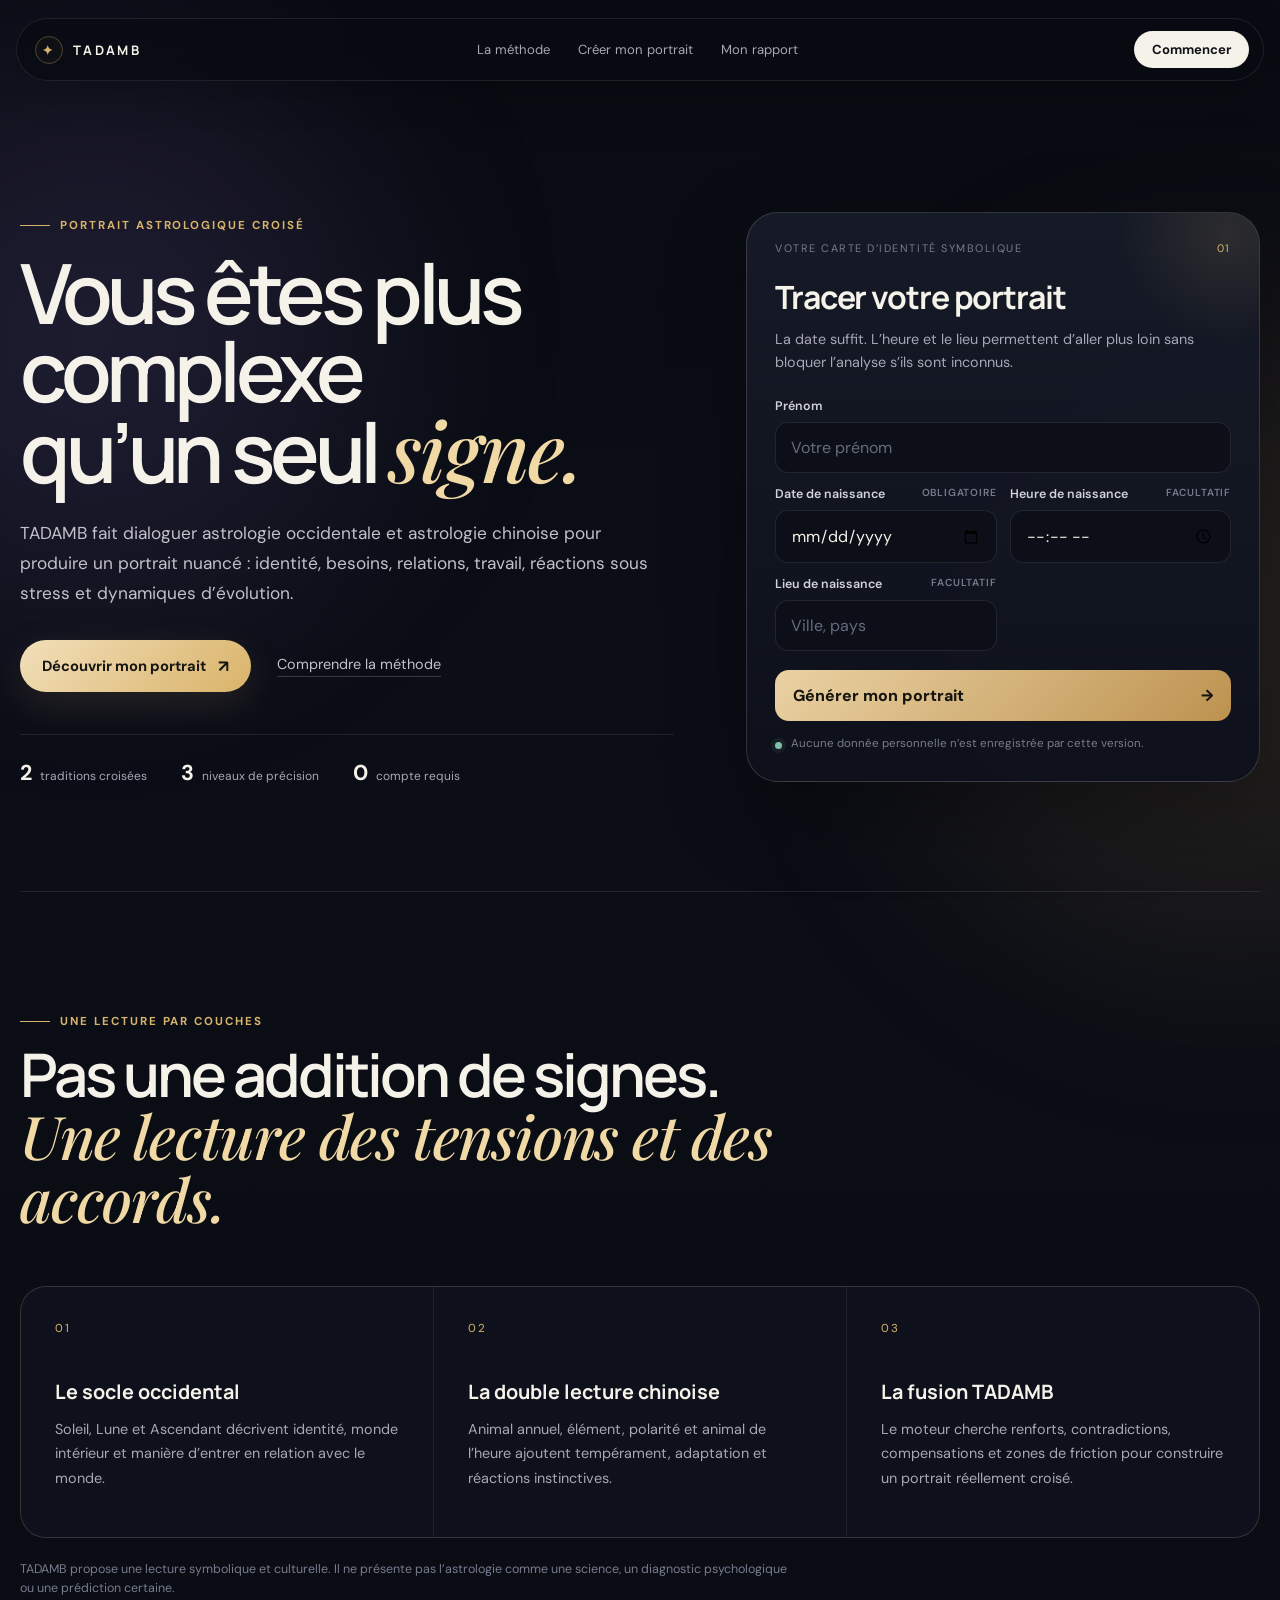
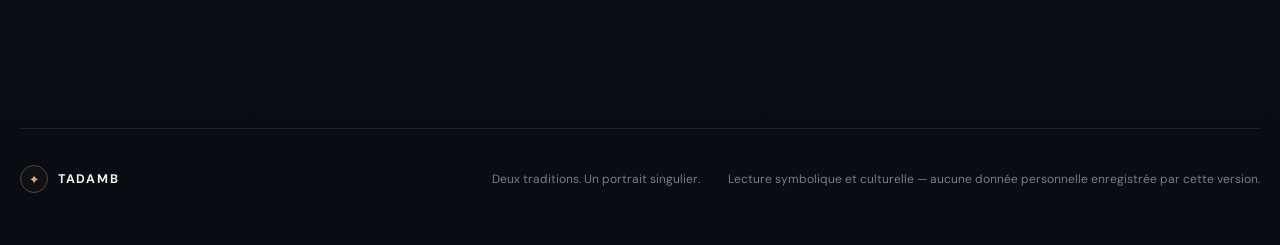
==== commit d49708b1: "Rebuild TADAMB page on V4 deterministic architecture" ====
--- a/tadamb/index.html
+++ b/tadamb/index.html
@@ -3,25 +3,17 @@
 <head>
   <meta charset="utf-8" />
   <meta name="viewport" content="width=device-width,initial-scale=1" />
-  <meta name="description" content="TADAMB — un portrait astrologique croisé, occidental et chinois, conçu comme un rapport personnel premium." />
+  <meta name="description" content="TADAMB — portrait astrologique croisé occidental et chinois, conçu comme un rapport personnel premium." />
   <meta name="theme-color" content="#0b0d16" />
   <title>TADAMB — Deux traditions. Un portrait singulier.</title>
   <link rel="stylesheet" href="styles.css" />
+  <link rel="stylesheet" href="v4.css" />
 </head>
 <body>
-  <div class="ambient ambient-a"></div>
-  <div class="ambient ambient-b"></div>
-
+  <div class="ambient ambient-a"></div><div class="ambient ambient-b"></div>
   <header class="site-header">
-    <a class="brand" href="#top" aria-label="TADAMB — accueil">
-      <span class="brand-orbit" aria-hidden="true">✦</span>
-      <span>TADAMB</span>
-    </a>
-    <nav class="site-nav" aria-label="Navigation principale">
-      <a href="#method">La méthode</a>
-      <a href="#birth-studio">Créer mon portrait</a>
-      <a href="#results" class="nav-result">Mon rapport</a>
-    </nav>
+    <a class="brand" href="#top" aria-label="TADAMB — accueil"><span class="brand-orbit">✦</span><span>TADAMB</span></a>
+    <nav class="site-nav" aria-label="Navigation principale"><a href="#method">La méthode</a><a href="#birth-studio">Créer mon portrait</a><a href="#results">Mon rapport</a></nav>
     <a class="header-cta" href="#birth-studio">Commencer</a>
   </header>
 
@@ -31,22 +23,15 @@
         <p class="kicker"><span></span> Portrait astrologique croisé</p>
         <h1>Vous êtes plus complexe<br>qu’un seul <em>signe.</em></h1>
         <p class="hero-lead">TADAMB fait dialoguer astrologie occidentale et astrologie chinoise pour produire un portrait nuancé : identité, besoins, relations, travail, réactions sous stress et dynamiques d’évolution.</p>
-        <div class="hero-actions">
-          <a href="#birth-studio" class="primary-link">Découvrir mon portrait <span>↗</span></a>
-          <a href="#method" class="text-link">Comprendre la méthode</a>
-        </div>
-        <div class="trust-row">
-          <div><strong>2</strong><span>traditions croisées</span></div>
-          <div><strong>3</strong><span>niveaux de précision</span></div>
-          <div><strong>0</strong><span>compte requis</span></div>
-        </div>
+        <div class="hero-actions"><a href="#birth-studio" class="primary-link">Découvrir mon portrait <span>↗</span></a><a href="#method" class="text-link">Comprendre la méthode</a></div>
+        <div class="trust-row"><div><strong>2</strong><span>traditions croisées</span></div><div><strong>3</strong><span>niveaux de précision</span></div><div><strong>0</strong><span>compte requis</span></div></div>
       </div>
 
       <aside id="birth-studio" class="birth-studio" aria-labelledby="birth-title">
         <div class="studio-topline"><span>Votre carte d’identité symbolique</span><span class="studio-index">01</span></div>
         <h2 id="birth-title">Tracer votre portrait</h2>
-        <p>La date suffit. L’heure et le lieu permettent d’aller beaucoup plus loin, sans jamais bloquer l’analyse s’ils sont inconnus.</p>
-        <form id="birth-form" class="birth-form">
+        <p>La date suffit. L’heure et le lieu permettent d’aller plus loin sans bloquer l’analyse s’ils sont inconnus.</p>
+        <form id="birth-form" class="birth-form" novalidate>
           <label class="field field-name"><span>Prénom</span><input id="firstName" name="firstName" type="text" placeholder="Votre prénom" autocomplete="given-name" /></label>
           <label class="field"><span>Date de naissance <b>obligatoire</b></span><input id="birthDate" name="birthDate" type="date" required /></label>
           <label class="field"><span>Heure de naissance <i>facultatif</i></span><input id="birthTime" name="birthTime" type="time" /></label>
@@ -58,46 +43,25 @@
     </section>
 
     <section id="method" class="method-section">
-      <div class="method-intro">
-        <p class="kicker"><span></span> Une lecture par couches</p>
-        <h2>Pas une addition de signes.<br><em>Une lecture des tensions et des accords.</em></h2>
-      </div>
+      <div class="method-intro"><p class="kicker"><span></span> Une lecture par couches</p><h2>Pas une addition de signes.<br><em>Une lecture des tensions et des accords.</em></h2></div>
       <div class="method-grid">
-        <article><span class="method-no">01</span><h3>Le socle occidental</h3><p>Soleil, Lune et Ascendant décrivent trois plans différents : identité, monde intérieur et manière d’entrer en relation avec le monde.</p></article>
-        <article><span class="method-no">02</span><h3>La double lecture chinoise</h3><p>Animal annuel, élément, polarité et animal de l’heure ajoutent une lecture du tempérament, de l’adaptation et des réactions instinctives.</p></article>
-        <article><span class="method-no">03</span><h3>La fusion TADAMB</h3><p>Le moteur cherche les renforts, contradictions, compensations et zones de friction pour construire un portrait plus personnel qu’une fiche astrologique standard.</p></article>
+        <article><span class="method-no">01</span><h3>Le socle occidental</h3><p>Soleil, Lune et Ascendant décrivent identité, monde intérieur et manière d’entrer en relation avec le monde.</p></article>
+        <article><span class="method-no">02</span><h3>La double lecture chinoise</h3><p>Animal annuel, élément, polarité et animal de l’heure ajoutent tempérament, adaptation et réactions instinctives.</p></article>
+        <article><span class="method-no">03</span><h3>La fusion TADAMB</h3><p>Le moteur cherche renforts, contradictions, compensations et zones de friction pour construire un portrait réellement croisé.</p></article>
       </div>
       <p class="method-note">TADAMB propose une lecture symbolique et culturelle. Il ne présente pas l’astrologie comme une science, un diagnostic psychologique ou une prédiction certaine.</p>
     </section>
 
     <section id="results" class="results hidden" aria-live="polite">
       <div class="results-hero">
-        <div class="result-title-wrap">
-          <p class="kicker"><span></span> Votre portrait TADAMB</p>
-          <h2><span id="profileDisplayName">Votre</span> signature personnelle</h2>
-          <p id="resultIntro">Un portrait construit à partir des informations réellement disponibles.</p>
-        </div>
-        <div class="precision-card location-card">
-          <span>Niveau de précision</span>
-          <strong id="profileLevel">—</strong>
-          <small id="resolvedMeta">—</small>
-        </div>
+        <div class="result-title-wrap"><p class="kicker"><span></span> Votre portrait TADAMB</p><h2><span id="profileDisplayName">Votre</span> signature personnelle</h2><p id="resultIntro">Un portrait construit à partir des informations réellement disponibles.</p></div>
+        <div class="precision-card location-card"><span>Niveau de précision</span><strong id="profileLevel">—</strong><small id="resolvedMeta">—</small></div>
       </div>
 
-      <nav class="result-nav" aria-label="Navigation du portrait">
-        <a href="#overview">Vue d’ensemble</a>
-        <a href="#western">Occident</a>
-        <a href="#china">Chine</a>
-        <a href="#fusion">Fusion</a>
-        <a href="#deep-dive">Rapport détaillé</a>
-      </nav>
+      <nav class="result-nav" aria-label="Navigation du portrait"><a href="#overview">Vue d’ensemble</a><a href="#western">Occident</a><a href="#china">Chine</a><a href="#fusion">Fusion</a><a href="#detailedReport">Rapport détaillé</a></nav>
 
       <section id="overview" class="overview-stage">
-        <div class="overview-copy">
-          <p class="section-label">Votre architecture</p>
-          <h3>Six repères.<br><em>Une seule lecture.</em></h3>
-          <p>Les cartes ci-contre ne sont pas six étiquettes. Elles sont les couches utilisées par TADAMB pour construire la synthèse qui suit.</p>
-        </div>
+        <div class="overview-copy"><p class="section-label">Votre architecture</p><h3>Six repères.<br><em>Une seule lecture.</em></h3><p>Ces repères alimentent un modèle unique. Les données absentes ne sont jamais inventées.</p></div>
         <div class="signature-grid result-grid">
           <div class="signature-card"><span>Soleil</span><strong id="sunSign">—</strong><small>Identité, volonté, direction</small></div>
           <div class="signature-card"><span>Lune</span><strong id="moonSign">—</strong><small>Besoin émotionnel, intimité</small></div>
@@ -109,112 +73,43 @@
       </section>
 
       <div class="dual-reading">
-        <article id="western" class="reading-panel occidental">
-          <div class="reading-heading"><div><span class="section-label">Lecture occidentale</span><h3>Ce que vous montrez.<br>Ce que vous ressentez.</h3></div><span class="reading-glyph">☉ ☽ ↑</span></div>
-          <p id="westernText" class="portrait-text"></p>
-          <div class="reading-foot"><span>Soleil</span><span>Lune</span><span>Ascendant</span></div>
-        </article>
-
-        <article id="china" class="reading-panel chinese">
-          <div class="reading-heading"><div><span class="section-label">Lecture chinoise</span><h3>Votre manière d’agir,<br>de vous adapter, de réagir.</h3></div><span class="reading-glyph">陰陽</span></div>
-          <p id="chineseText" class="portrait-text"></p>
-          <div class="chinese-detail-grid">
-            <article class="micro-card"><span>Tempérament</span><p id="chineseTemperament"></p></article>
-            <article class="micro-card"><span>Forces</span><p id="chineseStrengths"></p></article>
-            <article class="micro-card"><span>Défis</span><p id="chineseChallenges"></p></article>
-            <article class="micro-card"><span>Amour & relations</span><p id="chineseLove"></p></article>
-            <article class="micro-card"><span>Travail & projets</span><p id="chineseWork"></p></article>
-            <article class="micro-card"><span>Influence de l’élément</span><p id="chineseElementText"></p></article>
-          </div>
-        </article>
+        <article id="western" class="reading-panel occidental"><div class="reading-heading"><div><span class="section-label">Lecture occidentale</span><h3>Ce que vous montrez.<br>Ce que vous ressentez.</h3></div><span class="reading-glyph">☉ ☽ ↑</span></div><p id="westernText" class="portrait-text"></p><div class="reading-foot"><span>Soleil</span><span>Lune</span><span>Ascendant</span></div></article>
+        <article id="china" class="reading-panel chinese"><div class="reading-heading"><div><span class="section-label">Lecture chinoise</span><h3>Votre manière d’agir,<br>de vous adapter, de réagir.</h3></div><span class="reading-glyph">陰陽</span></div><p id="chineseText" class="portrait-text"></p><div class="chinese-detail-grid">
+          <article class="micro-card"><span>Tempérament</span><p id="chineseTemperament"></p></article><article class="micro-card"><span>Forces</span><p id="chineseStrengths"></p></article><article class="micro-card"><span>Défis</span><p id="chineseChallenges"></p></article><article class="micro-card"><span>Amour & relations</span><p id="chineseLove"></p></article><article class="micro-card"><span>Travail & projets</span><p id="chineseWork"></p></article><article class="micro-card"><span>Influence de l’élément</span><p id="chineseElementText"></p></article>
+        </div></article>
       </div>
 
-      <article id="fusion" class="fusion result-card">
-        <div class="fusion-mark">✦</div>
-        <div class="fusion-body">
-          <span class="section-label">La signature TADAMB</span>
-          <h3>Quand vos deux astrologies<br><em>se répondent.</em></h3>
-          <p class="fusion-intro">Ici, TADAMB cesse d’additionner des traits et cherche ce qui se renforce, se compense ou se contredit.</p>
-          <p id="fusionText" class="portrait-text large"></p>
-        </div>
-      </article>
+      <article id="fusion" class="fusion result-card"><div class="fusion-mark">✦</div><div class="fusion-body"><span class="section-label">La signature TADAMB</span><h3>Quand vos deux astrologies<br><em>se répondent.</em></h3><p class="fusion-intro">Ici, TADAMB cherche ce qui se renforce, se compense ou se contredit.</p><p id="fusionText" class="portrait-text large"></p><div id="combinationAnalysis" class="combination-analysis" hidden></div></div></article>
 
-      <div id="deep-dive" class="deep-dive-marker">
-        <div><span class="section-label">Approfondir</span><h3>Votre rapport complet</h3></div>
-        <p>Les sections suivantes développent votre profil dans la vie réelle. Le rapport éditorial détaillé apparaît en premier, puis les grilles pratiques.</p>
-      </div>
+      <section id="detailedReport" class="report-panel">
+        <div class="report-head"><div><span class="section-label">Rapport TADAMB</span><h3>Votre portrait fusionné,<br><em>en profondeur.</em></h3></div><button id="exportPdfBtn" class="pdf-export-btn" type="button" disabled>Exporter en PDF</button></div>
+        <nav id="reportTabs" class="report-tabs" aria-label="Onglets du rapport"></nav>
+        <div id="reportContent" class="report-content"></div>
+      </section>
 
-      <details class="deep-section life-panel" open>
-        <summary><div><span class="section-label">Domaines de vie</span><h3 id="life-title">Comment ce profil peut s’exprimer</h3></div><span class="summary-plus">+</span></summary>
-        <div class="deep-inner">
-          <p class="section-copy life-copy">Travail, relations, créativité et sécurité : des tendances symboliques traduites en situations concrètes.</p>
-          <div class="life-grid">
-            <article class="life-card"><span>Travail</span><p id="lifeWork"></p></article>
-            <article class="life-card"><span>Amour</span><p id="lifeLove"></p></article>
-            <article class="life-card"><span>Amitiés</span><p id="lifeFriends"></p></article>
-            <article class="life-card"><span>Communication</span><p id="lifeCommunication"></p></article>
-            <article class="life-card"><span>Argent & sécurité</span><p id="lifeMoney"></p></article>
-            <article class="life-card"><span>Créativité & projets</span><p id="lifeCreativity"></p></article>
-            <article class="life-card"><span>Famille & attachement</span><p id="lifeFamily"></p></article>
-            <article class="life-card"><span>Changement & décisions</span><p id="lifeChange"></p></article>
-            <article class="life-card"><span>Points de vigilance</span><p id="lifeWatch"></p></article>
-          </div>
-        </div>
-      </details>
+      <div class="deep-dive-marker"><div><span class="section-label">Approfondir</span><h3>Les grilles pratiques</h3></div><p>Des lectures rapides pour traduire le portrait dans les situations concrètes.</p></div>
 
-      <details class="deep-section keys-panel">
-        <summary><div><span class="section-label">Clés personnelles</span><h3 id="keys-title">Ce qui vous porte et vous fragilise</h3></div><span class="summary-plus">+</span></summary>
-        <div class="deep-inner"><div class="keys-grid">
-          <article class="key-card"><span>Forces</span><p id="keyStrengths"></p></article>
-          <article class="key-card"><span>Fragilités</span><p id="keyFragilities"></p></article>
-          <article class="key-card"><span>Besoins profonds</span><p id="keyNeeds"></p></article>
-          <article class="key-card"><span>Ce qui vous motive</span><p id="keyMotivations"></p></article>
-          <article class="key-card"><span>Ce qui vous épuise</span><p id="keyDrains"></p></article>
-          <article class="key-card"><span>Compatibilités relationnelles</span><p id="keyCompatibility"></p></article>
-        </div></div>
-      </details>
+      <details class="deep-section life-panel" open><summary><div><span class="section-label">Domaines de vie</span><h3>Comment ce profil peut s’exprimer</h3></div><span class="summary-plus">+</span></summary><div class="deep-inner"><div class="life-grid">
+        <article class="life-card"><span>Travail</span><p id="lifeWork"></p></article><article class="life-card"><span>Amour</span><p id="lifeLove"></p></article><article class="life-card"><span>Amitiés</span><p id="lifeFriends"></p></article><article class="life-card"><span>Communication</span><p id="lifeCommunication"></p></article><article class="life-card"><span>Argent & sécurité</span><p id="lifeMoney"></p></article><article class="life-card"><span>Créativité & projets</span><p id="lifeCreativity"></p></article><article class="life-card"><span>Famille & attachement</span><p id="lifeFamily"></p></article><article class="life-card"><span>Changement & décisions</span><p id="lifeChange"></p></article><article class="life-card"><span>Points de vigilance</span><p id="lifeWatch"></p></article>
+      </div></div></details>
 
-      <details class="deep-section manual-panel">
-        <summary><div><span class="section-label">Votre mode d’emploi</span><h3 id="manual-title">Comment fonctionner avec vous</h3></div><span class="summary-plus">+</span></summary>
-        <div class="deep-inner"><div class="manual-grid">
-          <article><span>Pour vous approcher</span><p id="manualApproach"></p></article>
-          <article><span>Pour vous convaincre</span><p id="manualConvince"></p></article>
-          <article><span>En cas de conflit</span><p id="manualConflict"></p></article>
-          <article><span>Quand ça va mal</span><p id="manualSupport"></p></article>
-          <article><span>Ce qui vous fait décrocher</span><p id="manualDisconnect"></p></article>
-        </div></div>
-      </details>
+      <details class="deep-section keys-panel"><summary><div><span class="section-label">Clés personnelles</span><h3>Ce qui vous porte et vous fragilise</h3></div><span class="summary-plus">+</span></summary><div class="deep-inner"><div class="keys-grid">
+        <article class="key-card"><span>Forces</span><p id="keyStrengths"></p></article><article class="key-card"><span>Fragilités</span><p id="keyFragilities"></p></article><article class="key-card"><span>Besoins profonds</span><p id="keyNeeds"></p></article><article class="key-card"><span>Ce qui vous motive</span><p id="keyMotivations"></p></article><article class="key-card"><span>Ce qui vous épuise</span><p id="keyDrains"></p></article><article class="key-card"><span>Compatibilités relationnelles</span><p id="keyCompatibility"></p></article>
+      </div></div></details>
 
-      <details class="deep-section compatibility-panel">
-        <summary><div><span class="section-label">Compatibilité des signes</span><h3 id="compat-title">Les relations qui coulent… et celles qui travaillent</h3></div><span class="summary-plus">+</span></summary>
-        <div class="deep-inner">
-          <p class="section-copy life-copy">La compatibilité solaire est une première grille, jamais un verdict. La Lune, l’Ascendant, le vécu et les valeurs restent déterminants.</p>
-          <div class="compat-grid">
-            <article class="compat-card strong"><span>Affinités naturelles</span><p id="compatStrong"></p></article>
-            <article class="compat-card complementary"><span>Complémentarités</span><p id="compatComplementary"></p></article>
-            <article class="compat-card demanding"><span>Relations plus exigeantes</span><p id="compatDemanding"></p></article>
-          </div>
-        </div>
-      </details>
+      <details class="deep-section manual-panel"><summary><div><span class="section-label">Votre mode d’emploi</span><h3>Comment fonctionner avec vous</h3></div><span class="summary-plus">+</span></summary><div class="deep-inner"><div class="manual-grid">
+        <article><span>Pour vous approcher</span><p id="manualApproach"></p></article><article><span>Pour vous convaincre</span><p id="manualConvince"></p></article><article><span>En cas de conflit</span><p id="manualConflict"></p></article><article><span>Quand ça va mal</span><p id="manualSupport"></p></article><article><span>Ce qui vous fait décrocher</span><p id="manualDisconnect"></p></article>
+      </div></div></details>
+
+      <details class="deep-section compatibility-panel"><summary><div><span class="section-label">Compatibilité des signes</span><h3>Les relations qui coulent… et celles qui travaillent</h3></div><span class="summary-plus">+</span></summary><div class="deep-inner"><div class="compat-grid">
+        <article class="compat-card strong"><span>Affinités naturelles</span><p id="compatStrong"></p></article><article class="compat-card complementary"><span>Complémentarités</span><p id="compatComplementary"></p></article><article class="compat-card demanding"><span>Relations plus exigeantes</span><p id="compatDemanding"></p></article>
+      </div></div></details>
 
       <aside class="precision"><strong>Transparence de calcul</strong><p id="precisionWarning"></p></aside>
     </section>
   </main>
 
-  <footer class="site-footer">
-    <div><span class="brand-orbit">✦</span><strong>TADAMB</strong></div>
-    <p>Deux traditions. Un portrait singulier.</p>
-    <small>Lecture symbolique et culturelle — aucune donnée personnelle enregistrée par cette version.</small>
-  </footer>
-
-  <script type="module" src="app.js"></script>
-  <script src="extras.js" defer></script>
-  <script src="chinese-fix.js" defer></script>
-  <script src="mutation-guard.js" defer></script>
-  <script src="report.js" defer></script>
-  <script src="report-editorial.js" defer></script>
-  <script src="personalization.js" defer></script>
-  <script src="export-pdf.js" defer></script>
-  <script src="v3-interactions.js" defer></script>
+  <footer class="site-footer"><div><span class="brand-orbit">✦</span><strong>TADAMB</strong></div><p>Deux traditions. Un portrait singulier.</p><small>Lecture symbolique et culturelle — aucune donnée personnelle enregistrée par cette version.</small></footer>
+  <script type="module" src="js/main.js"></script>
 </body>
-</html>+</html>
--- a/tadamb/v4.css
+++ b/tadamb/v4.css
@@ -0,0 +1,8 @@
+/* V4 architecture: static report, single render pipeline, no DOM observers */
+.report-panel{border:1px solid rgba(230,190,120,.22);background:linear-gradient(145deg,rgba(230,190,120,.055),rgba(120,107,182,.045));border-radius:28px;padding:clamp(24px,4vw,42px);box-shadow:0 30px 90px rgba(0,0,0,.2)}
+.report-head{display:flex;justify-content:space-between;gap:24px;align-items:flex-start;margin-bottom:28px}.report-head h3{font-size:clamp(2rem,4vw,3.2rem);line-height:1.02;margin:8px 0 0}.report-head em{font-family:Georgia,serif;color:#e8c57e;font-weight:400}.pdf-export-btn{width:auto;grid-column:auto;margin:0;border:1px solid rgba(255,255,255,.12);background:#f2eee6;color:#15161b;padding:13px 18px;white-space:nowrap}.pdf-export-btn:disabled{opacity:.35;cursor:not-allowed}
+.report-tabs{display:flex;gap:8px;overflow-x:auto;padding:4px 0 15px;margin-bottom:18px;scrollbar-width:thin}.report-tab{flex:0 0 auto;grid-column:auto;width:auto;margin:0;padding:10px 14px;border:1px solid rgba(255,255,255,.12);background:rgba(5,7,16,.48);color:#d9d4e2;border-radius:999px;font-size:.8rem}.report-tab.active{background:linear-gradient(135deg,#f5d79d,#ccb5f8);color:#17121c;border-color:transparent}
+.report-content{background:rgba(5,7,16,.32);border:1px solid rgba(255,255,255,.07);border-radius:22px;padding:clamp(22px,4vw,38px);min-height:280px}.report-pane{display:none;max-width:900px}.report-pane.active{display:block}.report-pane h3{font-size:1.05rem;color:#e9c67f;margin:28px 0 8px}.report-pane h3:first-child{margin-top:0}.report-pane p{color:#ddd8e6;line-height:1.82;margin:0 0 14px;font-size:1rem}
+.combination-analysis{margin-top:28px;padding:22px;border-radius:20px;background:rgba(5,7,16,.36);border:1px solid rgba(230,190,120,.17)}.combination-analysis h3{margin:0 0 12px;font-size:1rem;color:#e9c67f}.combination-analysis p{margin:0 0 10px;color:#ddd8e6;line-height:1.72}.combination-analysis p:last-child{margin-bottom:0}
+.status[data-state="loading"]{color:#e7be78}.status[data-state="success"]{color:#92d7b3}.status[data-state="error"]{color:#ff9d9d}.is-calculating #submitButton{cursor:wait}
+@media(max-width:760px){.report-head{display:grid}.pdf-export-btn{width:100%}.report-panel{border-radius:22px}.report-content{border-radius:18px}.report-pane p{font-size:.95rem}}
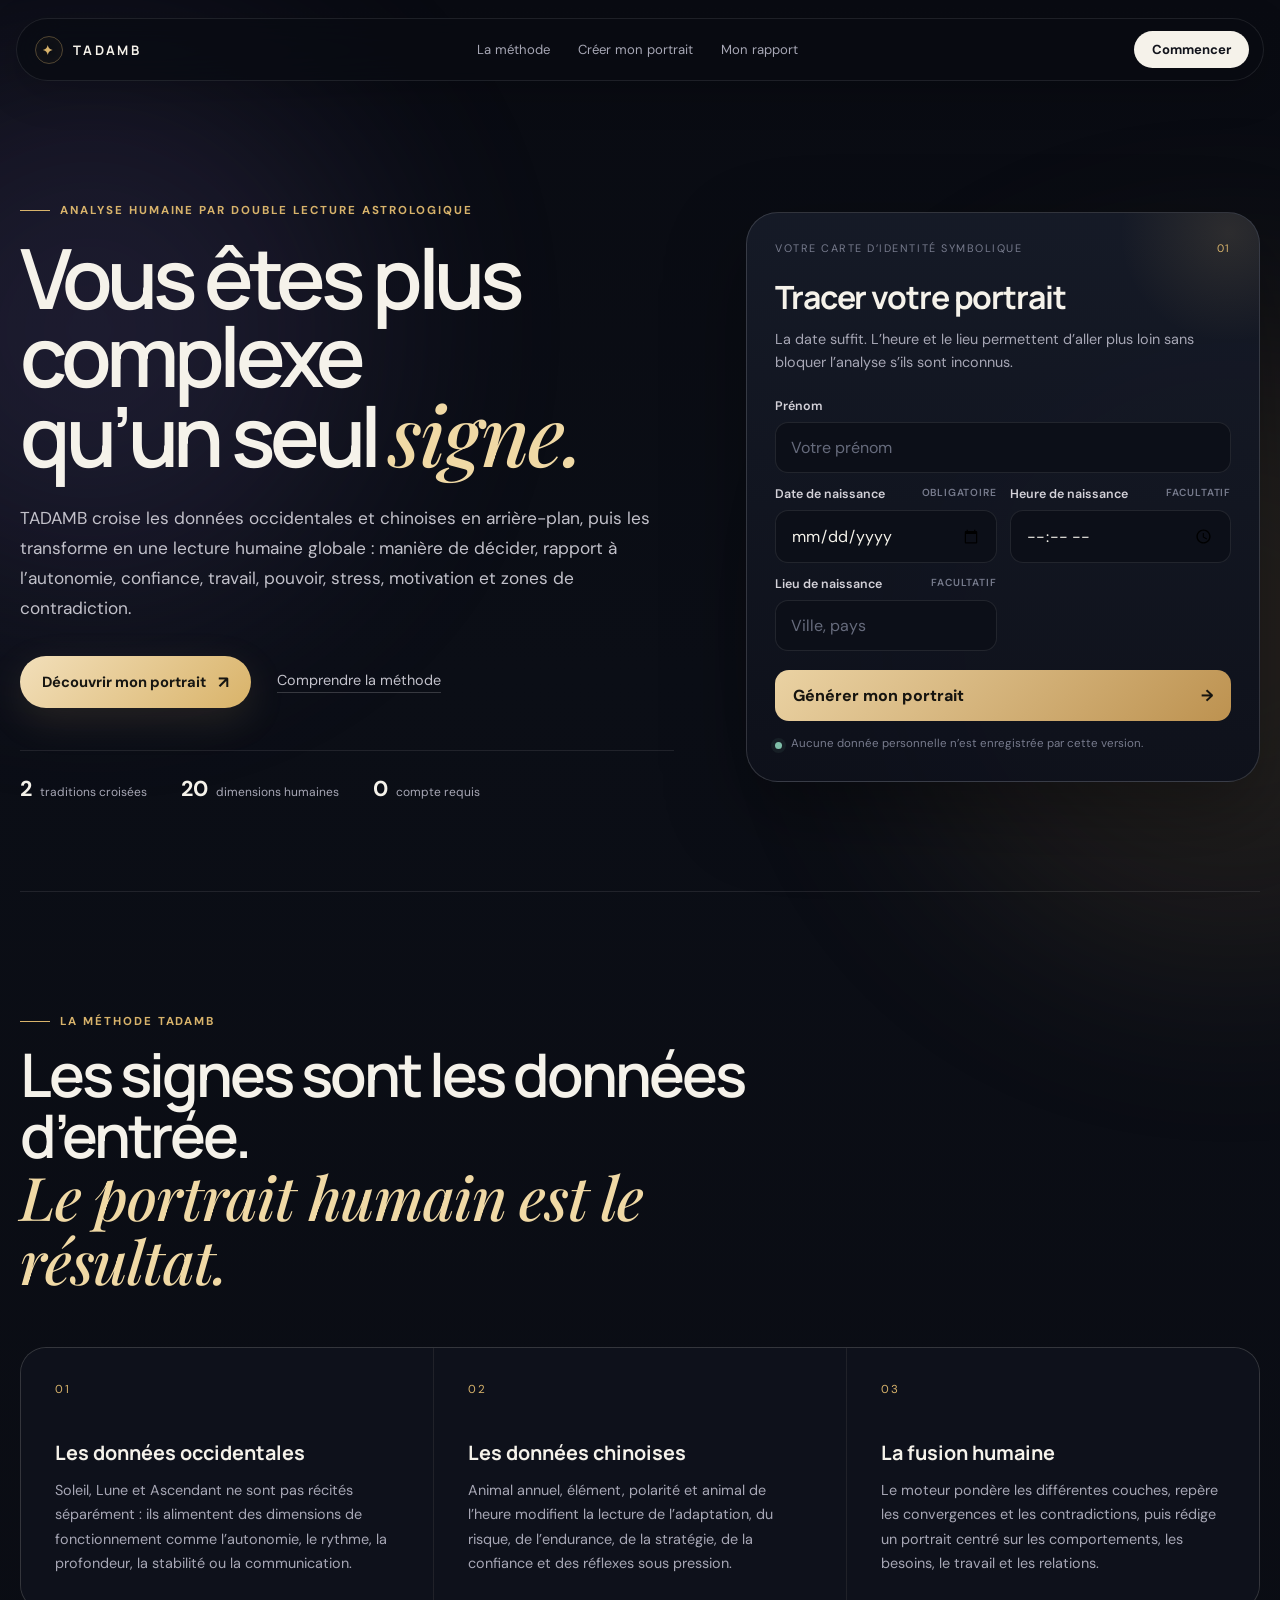
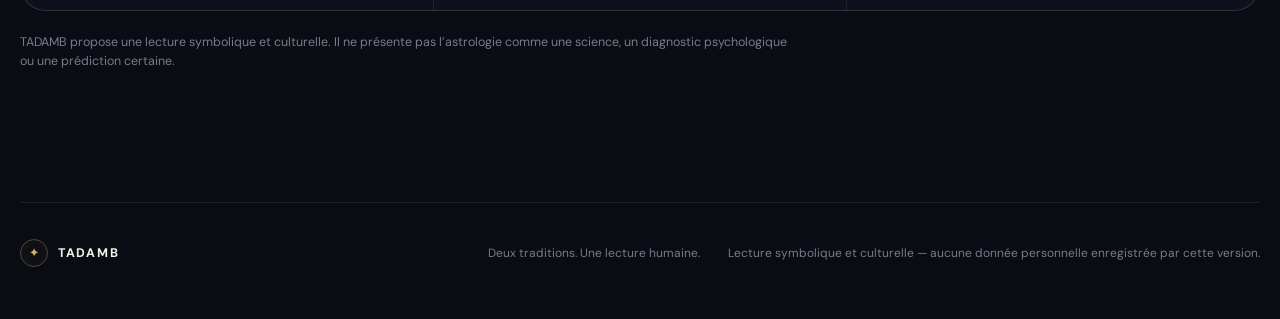
==== commit 7d44ebba: "Reframe TADAMB UI around human fused analysis" ====
--- a/tadamb/index.html
+++ b/tadamb/index.html
@@ -3,9 +3,9 @@
 <head>
   <meta charset="utf-8" />
   <meta name="viewport" content="width=device-width,initial-scale=1" />
-  <meta name="description" content="TADAMB — portrait astrologique croisé occidental et chinois, conçu comme un rapport personnel premium." />
+  <meta name="description" content="TADAMB — portrait astrologique croisé occidental et chinois, transformé en analyse humaine globale." />
   <meta name="theme-color" content="#0b0d16" />
-  <title>TADAMB — Deux traditions. Un portrait singulier.</title>
+  <title>TADAMB — Deux traditions. Une lecture humaine.</title>
   <link rel="stylesheet" href="styles.css" />
   <link rel="stylesheet" href="v4.css" />
 </head>
@@ -20,11 +20,11 @@
   <main id="top">
     <section class="hero-v3">
       <div class="hero-copy">
-        <p class="kicker"><span></span> Portrait astrologique croisé</p>
+        <p class="kicker"><span></span> Analyse humaine par double lecture astrologique</p>
         <h1>Vous êtes plus complexe<br>qu’un seul <em>signe.</em></h1>
-        <p class="hero-lead">TADAMB fait dialoguer astrologie occidentale et astrologie chinoise pour produire un portrait nuancé : identité, besoins, relations, travail, réactions sous stress et dynamiques d’évolution.</p>
+        <p class="hero-lead">TADAMB croise les données occidentales et chinoises en arrière-plan, puis les transforme en une lecture humaine globale : manière de décider, rapport à l’autonomie, confiance, travail, pouvoir, stress, motivation et zones de contradiction.</p>
         <div class="hero-actions"><a href="#birth-studio" class="primary-link">Découvrir mon portrait <span>↗</span></a><a href="#method" class="text-link">Comprendre la méthode</a></div>
-        <div class="trust-row"><div><strong>2</strong><span>traditions croisées</span></div><div><strong>3</strong><span>niveaux de précision</span></div><div><strong>0</strong><span>compte requis</span></div></div>
+        <div class="trust-row"><div><strong>2</strong><span>traditions croisées</span></div><div><strong>20</strong><span>dimensions humaines</span></div><div><strong>0</strong><span>compte requis</span></div></div>
       </div>
 
       <aside id="birth-studio" class="birth-studio" aria-labelledby="birth-title">
@@ -43,53 +43,53 @@
     </section>
 
     <section id="method" class="method-section">
-      <div class="method-intro"><p class="kicker"><span></span> Une lecture par couches</p><h2>Pas une addition de signes.<br><em>Une lecture des tensions et des accords.</em></h2></div>
+      <div class="method-intro"><p class="kicker"><span></span> La méthode TADAMB</p><h2>Les signes sont les données d’entrée.<br><em>Le portrait humain est le résultat.</em></h2></div>
       <div class="method-grid">
-        <article><span class="method-no">01</span><h3>Le socle occidental</h3><p>Soleil, Lune et Ascendant décrivent identité, monde intérieur et manière d’entrer en relation avec le monde.</p></article>
-        <article><span class="method-no">02</span><h3>La double lecture chinoise</h3><p>Animal annuel, élément, polarité et animal de l’heure ajoutent tempérament, adaptation et réactions instinctives.</p></article>
-        <article><span class="method-no">03</span><h3>La fusion TADAMB</h3><p>Le moteur cherche renforts, contradictions, compensations et zones de friction pour construire un portrait réellement croisé.</p></article>
+        <article><span class="method-no">01</span><h3>Les données occidentales</h3><p>Soleil, Lune et Ascendant ne sont pas récités séparément : ils alimentent des dimensions de fonctionnement comme l’autonomie, le rythme, la profondeur, la stabilité ou la communication.</p></article>
+        <article><span class="method-no">02</span><h3>Les données chinoises</h3><p>Animal annuel, élément, polarité et animal de l’heure modifient la lecture de l’adaptation, du risque, de l’endurance, de la stratégie, de la confiance et des réflexes sous pression.</p></article>
+        <article><span class="method-no">03</span><h3>La fusion humaine</h3><p>Le moteur pondère les différentes couches, repère les convergences et les contradictions, puis rédige un portrait centré sur les comportements, les besoins, le travail et les relations.</p></article>
       </div>
       <p class="method-note">TADAMB propose une lecture symbolique et culturelle. Il ne présente pas l’astrologie comme une science, un diagnostic psychologique ou une prédiction certaine.</p>
     </section>
 
     <section id="results" class="results hidden" aria-live="polite">
       <div class="results-hero">
-        <div class="result-title-wrap"><p class="kicker"><span></span> Votre portrait TADAMB</p><h2><span id="profileDisplayName">Votre</span> signature personnelle</h2><p id="resultIntro">Un portrait construit à partir des informations réellement disponibles.</p></div>
+        <div class="result-title-wrap"><p class="kicker"><span></span> Votre portrait TADAMB</p><h2><span id="profileDisplayName">Votre</span> fonctionnement humain</h2><p id="resultIntro">Un portrait construit à partir des informations réellement disponibles.</p></div>
         <div class="precision-card location-card"><span>Niveau de précision</span><strong id="profileLevel">—</strong><small id="resolvedMeta">—</small></div>
       </div>
 
-      <nav class="result-nav" aria-label="Navigation du portrait"><a href="#overview">Vue d’ensemble</a><a href="#western">Occident</a><a href="#china">Chine</a><a href="#fusion">Fusion</a><a href="#detailedReport">Rapport détaillé</a></nav>
+      <nav class="result-nav" aria-label="Navigation du portrait"><a href="#overview">Repères</a><a href="#western">Architecture interne</a><a href="#china">Adaptation</a><a href="#fusion">Analyse fusionnée</a><a href="#detailedReport">Rapport humain</a></nav>
 
       <section id="overview" class="overview-stage">
-        <div class="overview-copy"><p class="section-label">Votre architecture</p><h3>Six repères.<br><em>Une seule lecture.</em></h3><p>Ces repères alimentent un modèle unique. Les données absentes ne sont jamais inventées.</p></div>
+        <div class="overview-copy"><p class="section-label">Les données sources</p><h3>Six repères.<br><em>Une seule analyse.</em></h3><p>Les signes restent visibles ici pour transparence. Dans le rapport, ils sont convertis en dimensions humaines et ne sont plus récités les uns après les autres.</p></div>
         <div class="signature-grid result-grid">
           <div class="signature-card"><span>Soleil</span><strong id="sunSign">—</strong><small>Identité, volonté, direction</small></div>
           <div class="signature-card"><span>Lune</span><strong id="moonSign">—</strong><small>Besoin émotionnel, intimité</small></div>
           <div class="signature-card"><span>Ascendant</span><strong id="risingSign">—</strong><small>Présence, première impression</small></div>
-          <div class="signature-card chinese-signature"><span>Animal annuel</span><strong id="yearAnimal">—</strong><small>Tempérament chinois</small></div>
-          <div class="signature-card chinese-signature"><span>Élément & polarité</span><strong id="yearElement">—</strong><small>Coloration du cycle</small></div>
+          <div class="signature-card chinese-signature"><span>Animal annuel</span><strong id="yearAnimal">—</strong><small>Stratégie d’adaptation</small></div>
+          <div class="signature-card chinese-signature"><span>Élément & polarité</span><strong id="yearElement">—</strong><small>Rythme et modulation</small></div>
           <div class="signature-card chinese-signature"><span>Animal de l’heure</span><strong id="hourAnimal">—</strong><small>Réaction instinctive</small></div>
         </div>
       </section>
 
       <div class="dual-reading">
-        <article id="western" class="reading-panel occidental"><div class="reading-heading"><div><span class="section-label">Lecture occidentale</span><h3>Ce que vous montrez.<br>Ce que vous ressentez.</h3></div><span class="reading-glyph">☉ ☽ ↑</span></div><p id="westernText" class="portrait-text"></p><div class="reading-foot"><span>Soleil</span><span>Lune</span><span>Ascendant</span></div></article>
-        <article id="china" class="reading-panel chinese"><div class="reading-heading"><div><span class="section-label">Lecture chinoise</span><h3>Votre manière d’agir,<br>de vous adapter, de réagir.</h3></div><span class="reading-glyph">陰陽</span></div><p id="chineseText" class="portrait-text"></p><div class="chinese-detail-grid">
-          <article class="micro-card"><span>Tempérament</span><p id="chineseTemperament"></p></article><article class="micro-card"><span>Forces</span><p id="chineseStrengths"></p></article><article class="micro-card"><span>Défis</span><p id="chineseChallenges"></p></article><article class="micro-card"><span>Amour & relations</span><p id="chineseLove"></p></article><article class="micro-card"><span>Travail & projets</span><p id="chineseWork"></p></article><article class="micro-card"><span>Influence de l’élément</span><p id="chineseElementText"></p></article>
+        <article id="western" class="reading-panel occidental"><div class="reading-heading"><div><span class="section-label">Source occidentale</span><h3>Votre architecture interne.</h3></div><span class="reading-glyph">☉ ☽ ↑</span></div><p id="westernText" class="portrait-text"></p><div class="reading-foot"><span>Identité</span><span>Monde intérieur</span><span>Présence sociale</span></div></article>
+        <article id="china" class="reading-panel chinese"><div class="reading-heading"><div><span class="section-label">Source chinoise</span><h3>Votre style d’adaptation.</h3></div><span class="reading-glyph">陰陽</span></div><p id="chineseText" class="portrait-text"></p><div class="chinese-detail-grid">
+          <article class="micro-card"><span>Décision</span><p id="chineseTemperament"></p></article><article class="micro-card"><span>Ressources au travail</span><p id="chineseStrengths"></p></article><article class="micro-card"><span>Sous pression</span><p id="chineseChallenges"></p></article><article class="micro-card"><span>Lien & confiance</span><p id="chineseLove"></p></article><article class="micro-card"><span>Rapport à l’autorité</span><p id="chineseWork"></p></article><article class="micro-card"><span>Tension structurante</span><p id="chineseElementText"></p></article>
         </div></article>
       </div>
 
-      <article id="fusion" class="fusion result-card"><div class="fusion-mark">✦</div><div class="fusion-body"><span class="section-label">La signature TADAMB</span><h3>Quand vos deux astrologies<br><em>se répondent.</em></h3><p class="fusion-intro">Ici, TADAMB cherche ce qui se renforce, se compense ou se contredit.</p><p id="fusionText" class="portrait-text large"></p><div id="combinationAnalysis" class="combination-analysis" hidden></div></div></article>
+      <article id="fusion" class="fusion result-card"><div class="fusion-mark">✦</div><div class="fusion-body"><span class="section-label">Analyse humaine fusionnée</span><h3>Ce que l’ensemble raconte<br><em>de votre fonctionnement.</em></h3><p class="fusion-intro">Les références astrologiques disparaissent ici au profit d’une lecture intégrée : moteurs, contradictions, décisions, relations et comportement sous contrainte.</p><p id="fusionText" class="portrait-text large"></p><div id="combinationAnalysis" class="combination-analysis" hidden></div></div></article>
 
       <section id="detailedReport" class="report-panel">
-        <div class="report-head"><div><span class="section-label">Rapport TADAMB</span><h3>Votre portrait fusionné,<br><em>en profondeur.</em></h3></div><button id="exportPdfBtn" class="pdf-export-btn" type="button" disabled>Exporter en PDF</button></div>
+        <div class="report-head"><div><span class="section-label">Rapport humain TADAMB</span><h3>Votre fonctionnement fusionné,<br><em>en profondeur.</em></h3></div><button id="exportPdfBtn" class="pdf-export-btn" type="button" disabled>Exporter en PDF</button></div>
         <nav id="reportTabs" class="report-tabs" aria-label="Onglets du rapport"></nav>
         <div id="reportContent" class="report-content"></div>
       </section>
 
-      <div class="deep-dive-marker"><div><span class="section-label">Approfondir</span><h3>Les grilles pratiques</h3></div><p>Des lectures rapides pour traduire le portrait dans les situations concrètes.</p></div>
+      <div class="deep-dive-marker"><div><span class="section-label">Mise en situation</span><h3>Les grilles pratiques</h3></div><p>Des traductions concrètes du portrait dans les situations de vie, de travail et de relation.</p></div>
 
-      <details class="deep-section life-panel" open><summary><div><span class="section-label">Domaines de vie</span><h3>Comment ce profil peut s’exprimer</h3></div><span class="summary-plus">+</span></summary><div class="deep-inner"><div class="life-grid">
+      <details class="deep-section life-panel" open><summary><div><span class="section-label">Domaines de vie</span><h3>Comment ce fonctionnement s’exprime</h3></div><span class="summary-plus">+</span></summary><div class="deep-inner"><div class="life-grid">
         <article class="life-card"><span>Travail</span><p id="lifeWork"></p></article><article class="life-card"><span>Amour</span><p id="lifeLove"></p></article><article class="life-card"><span>Amitiés</span><p id="lifeFriends"></p></article><article class="life-card"><span>Communication</span><p id="lifeCommunication"></p></article><article class="life-card"><span>Argent & sécurité</span><p id="lifeMoney"></p></article><article class="life-card"><span>Créativité & projets</span><p id="lifeCreativity"></p></article><article class="life-card"><span>Famille & attachement</span><p id="lifeFamily"></p></article><article class="life-card"><span>Changement & décisions</span><p id="lifeChange"></p></article><article class="life-card"><span>Points de vigilance</span><p id="lifeWatch"></p></article>
       </div></div></details>
 
@@ -101,7 +101,7 @@
         <article><span>Pour vous approcher</span><p id="manualApproach"></p></article><article><span>Pour vous convaincre</span><p id="manualConvince"></p></article><article><span>En cas de conflit</span><p id="manualConflict"></p></article><article><span>Quand ça va mal</span><p id="manualSupport"></p></article><article><span>Ce qui vous fait décrocher</span><p id="manualDisconnect"></p></article>
       </div></div></details>
 
-      <details class="deep-section compatibility-panel"><summary><div><span class="section-label">Compatibilité des signes</span><h3>Les relations qui coulent… et celles qui travaillent</h3></div><span class="summary-plus">+</span></summary><div class="deep-inner"><div class="compat-grid">
+      <details class="deep-section compatibility-panel"><summary><div><span class="section-label">Compatibilité entre signes</span><h3>Une grille secondaire, jamais le portrait principal</h3></div><span class="summary-plus">+</span></summary><div class="deep-inner"><div class="compat-grid">
         <article class="compat-card strong"><span>Affinités naturelles</span><p id="compatStrong"></p></article><article class="compat-card complementary"><span>Complémentarités</span><p id="compatComplementary"></p></article><article class="compat-card demanding"><span>Relations plus exigeantes</span><p id="compatDemanding"></p></article>
       </div></div></details>
 
@@ -109,7 +109,7 @@
     </section>
   </main>
 
-  <footer class="site-footer"><div><span class="brand-orbit">✦</span><strong>TADAMB</strong></div><p>Deux traditions. Un portrait singulier.</p><small>Lecture symbolique et culturelle — aucune donnée personnelle enregistrée par cette version.</small></footer>
+  <footer class="site-footer"><div><span class="brand-orbit">✦</span><strong>TADAMB</strong></div><p>Deux traditions. Une lecture humaine.</p><small>Lecture symbolique et culturelle — aucune donnée personnelle enregistrée par cette version.</small></footer>
   <script type="module" src="js/main.js"></script>
 </body>
 </html>
